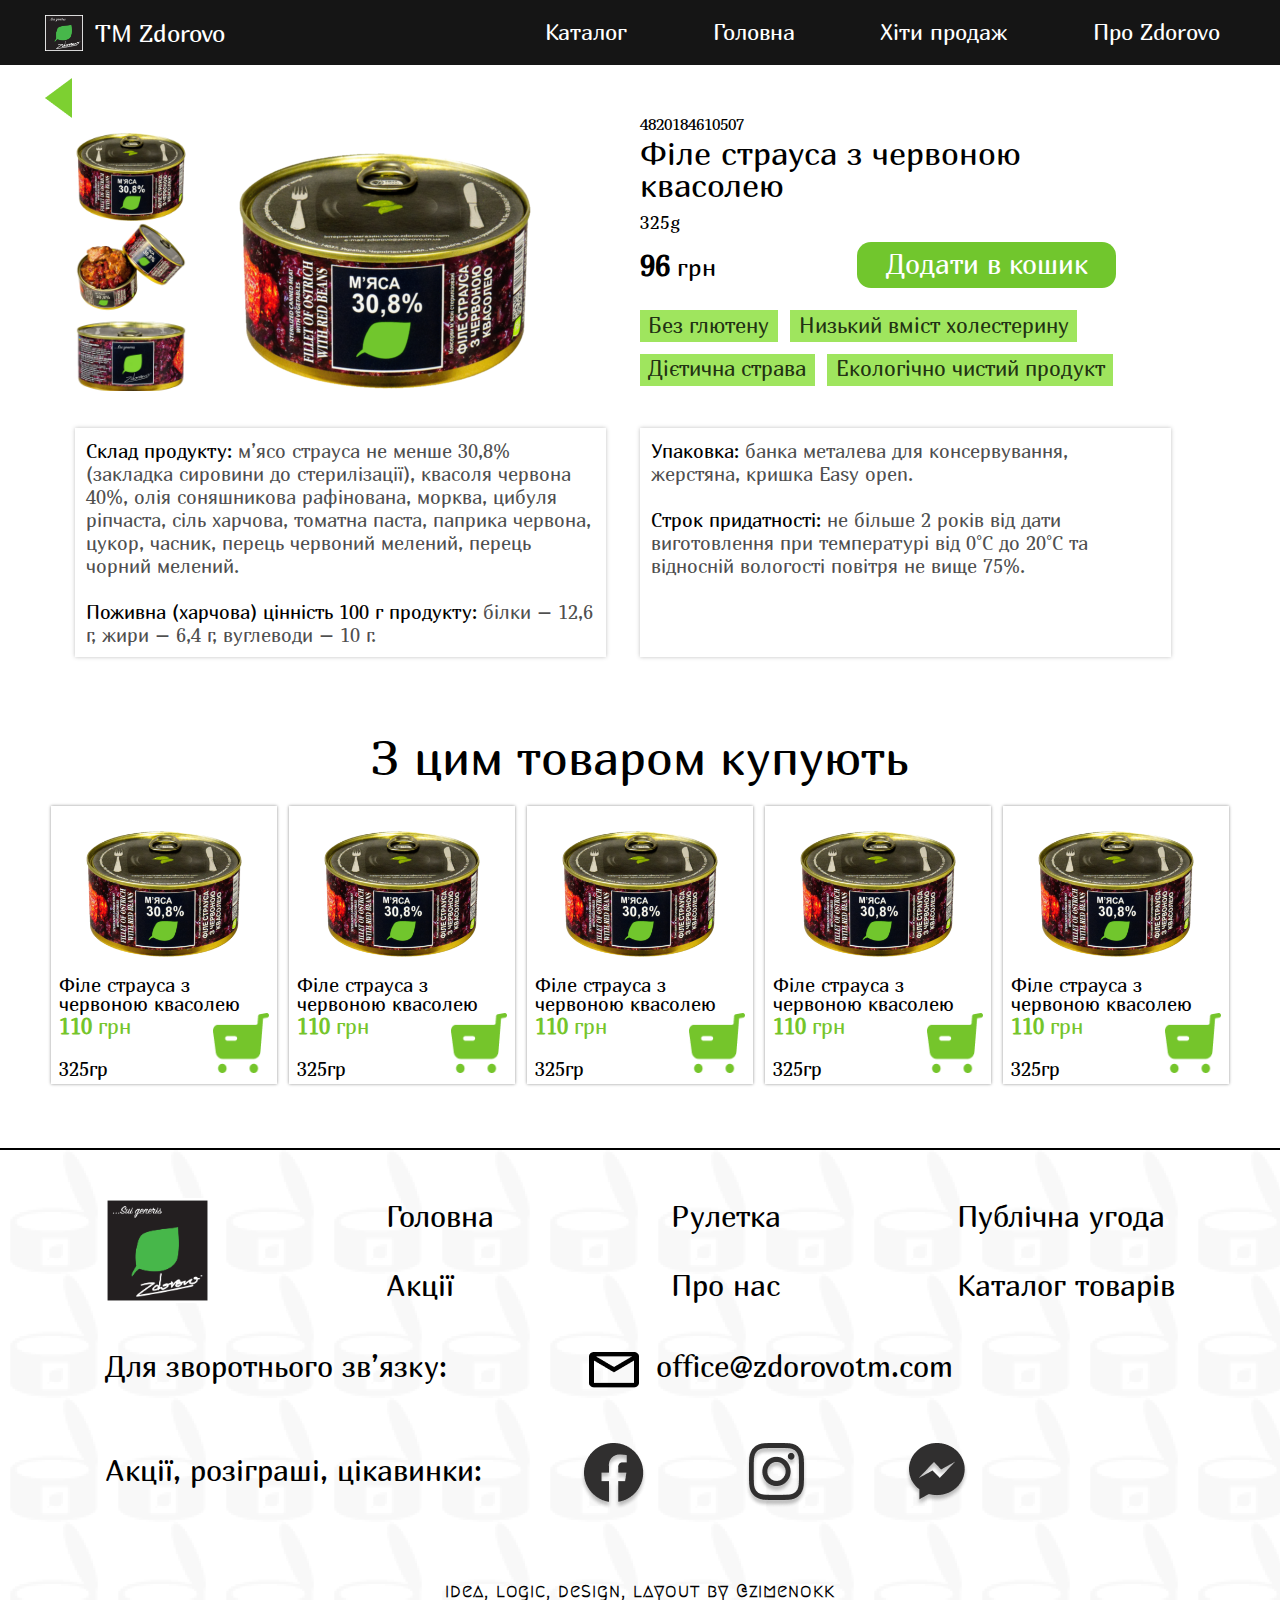
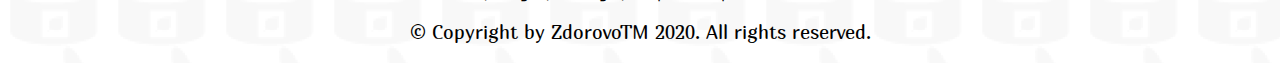
==== site/index_item.html @ b1e26927 "sto proc bude robutu" ====
<!DOCTYPE html>
<html lang="en">

<head>
    <meta charset="UTF-8">
    <meta name="viewport" content="width=device-width, initial-scale=1.0">
    <title>Zdorovo | Товар</title>
    <link href="https://fonts.googleapis.com/css2?family=Marmelad&display=swap" rel="stylesheet">
    <link rel="preconnect" href="https://fonts.gstatic.com">
    <link href="https://fonts.googleapis.com/css2?family=Megrim&display=swap" rel="stylesheet">
    <link rel="preconnect" href="https://fonts.gstatic.com">
    <link href="https://fonts.googleapis.com/css2?family=Montserrat:wght@700&display=swap" rel="stylesheet">
    <!-- FAVICON -->
    <link rel="apple-touch-icon" sizes="57x57" href="images/favicon/apple-icon-57x57.png">
    <link rel="apple-touch-icon" sizes="60x60" href="images/favicon/apple-icon-60x60.png">
    <link rel="apple-touch-icon" sizes="72x72" href="images/favicon/apple-icon-72x72.png">
    <link rel="apple-touch-icon" sizes="76x76" href="images/favicon/apple-icon-76x76.png">
    <link rel="apple-touch-icon" sizes="114x114" href="images/favicon/apple-icon-114x114.png">
    <link rel="apple-touch-icon" sizes="120x120" href="images/favicon/apple-icon-120x120.png">
    <link rel="apple-touch-icon" sizes="144x144" href="images/favicon/apple-icon-144x144.png">
    <link rel="apple-touch-icon" sizes="152x152" href="images/favicon/apple-icon-152x152.png">
    <link rel="apple-touch-icon" sizes="180x180" href="images/favicon/apple-icon-180x180.png">
    <link rel="icon" type="image/png" sizes="192x192" href="images/favicon/android-icon-192x192.png">
    <link rel="icon" type="image/png" sizes="32x32" href="images/favicon/favicon-32x32.png">
    <link rel="icon" type="image/png" sizes="96x96" href="images/favicon/favicon-96x96.png">
    <link rel="icon" type="image/png" sizes="16x16" href="images/favicon/favicon-16x16.png">
    <link rel="manifest" href="images/favicon/manifest.json">
    <meta name="msapplication-TileColor" content="#ffffff">
    <meta name="msapp
    lication-TileImage" content="images/favicon/ms-icon-144x144.png">
    <meta name="theme-color" content="#ffffff">
    <!--CSS_________________-->
    <link rel="stylesheet" href="css/normalize.css">
    <link rel="stylesheet" href="css/header_footer.css">
    <link rel="stylesheet" href="css/slider.css">
    <link rel="stylesheet" href="css/style.css">

</head>

<body>
    <header id="header" class="header header_item">
        <div class="container">
            <div class="logo">
                <a href="index.html"><img src="images/logo.png" alt="logo"></a>
                <p>TM Zdorovo</p>
            </div>
            <div class="right_header">
                <ul class="header_list">
                    <li><a href="index_katalog.html">Каталог</a></li>
                    <li><a href="#mainSales">Головна</a></li>
                    <li><a href="#mainHits">Хіти продаж</a></li>
                    <!-- <li><a href="#mainRuller">Акції</a></li> -->
                    <li><a href="#mainAbout">Про Zdorovo</a></li>
                    <!-- <li><img src="images/search-3-48.png" alt="search"></li> -->
                </ul>
            </div>
        </div>
    </header>
    <div class="downCard">
        <div class="back">
            <div class="container">
                <a href=""><img src="images/back.png" alt=""></a>
            </div>
        </div>
        <div class="itemInfo">
            <div class="container">
                <div class="innerItemInfo">
                    <div class="leftRightItemInfo">
                        <div class="leftItemInfo">
                            <!-- <img src="images/image 10.png" alt=""> -->
                            <div class="swiper-container gallery-thumbs">
                                <div class="swiper-wrapper smallSwiper">
                                    <div class="swiper-slide"><img src="images/file.png" alt=""></div>
                                    <div class="swiper-slide"><img src="images/file2.png" alt=""></div>
                                    <div class="swiper-slide"><img src="images/file3.png" alt=""></div>

                                </div>
                            </div>
                            <div class="swiper-container gallery-top">
                                <div class="swiper-wrapper bigSlider">
                                    <div class="swiper-slide"><img src="images/file.png" alt=""></div>
                                    <div class="swiper-slide"><img src="images/file2.png" alt=""></div>
                                    <div class="swiper-slide"><img src="images/file3.png" alt=""></div>

                                </div>
                                <!-- Add Arrows -->

                            </div>
                        </div>
                        <div class="rightItemInfo">
                            <p>4820184610507</p>
                            <p class="itemCardName">Філе страуса з червоною квасолею</p>
                            <p class="itemCardWeight">325g</p>
                            <div class="itemCardPriceOffer">
                                <p class="itemCardPrice"><span> 96</span> грн</p>
                                <p class="itemCardOffer">Додати в кошик</p>
                            </div>
                            <div class="itemFeatures">
                                <p class="features">Без глютену</p>
                                <p class="features">Низький вміст холестерину</p>
                                <p class="features">Дієтична страва</p>
                                <p class="features">Екологічно чистий продукт</p>
                            </div>
                        </div>
                    </div>

                    <div class="itemDescription">
                        <div class="description1"><span> Склад продукту:</span> м’ясо страуса не менше 30,8% (закладка сировини до стерилізації), квасоля червона 40%, олія соняшникова рафінована, морква, цибуля ріпчаста, сіль харчова, томатна паста, паприка червона, цукор, часник,
                            перець червоний мелений, перець чорний мелений. <br> <br><span> Поживна (харчова) цінність 100 г продукту:</span> білки – 12,6 г, жири – 6,4 г, вуглеводи – 10 г.</div>
                        <div class="description2"> <span> Упаковка:</span> банка металева для консервування, жерстяна, кришка Easy open. <br> <br> <span> Строк придатності:</span> не більше 2 років від дати виготовлення при температурі від 0°C до 20°C та відносній вологості повітря
                            не вище 75%.
                        </div>
                    </div>
                </div>
            </div>
        </div>
        <div class="alsoItems">
            <h2>З цим товаром купують</h2>
            <div class="container">
                <div class="item itemCard">
                    <div class="itemPh itemPhCard "><img src="images/file.png" alt="Смаколик"></div>
                    <!-- 1 -->
                    <p class="itemName itemNameCard">Філе страуса з червоною квасолею </p>
                    <div class="downItem downItemCard">
                        <div class="leftDownItem leftDownItemCard">
                            <div class="allPrices allPricesCard">
                                <!-- <p class="prevPrice">130 грн </p>
                            <p class="actPrice"><span> 110 </span>грн</p> -->
                                <p class="itemPrice itemPriceCard"><span> 110 </span>грн</p>
                            </div>
                            <p class="weight weightCard">325гр</p>
                        </div>
                        <a href="#"><img src="images/Buy.png" alt="buy"></a>
                    </div>
                </div>
                <div class="item itemCard">
                    <div class="itemPh itemPhCard "><img src="images/file.png" alt="Смаколик"></div>
                    <!-- 1 -->
                    <p class="itemName itemNameCard">Філе страуса з червоною квасолею </p>
                    <div class="downItem downItemCard">
                        <div class="leftDownItem leftDownItemCard">
                            <div class="allPrices allPricesCard">
                                <!-- <p class="prevPrice">130 грн </p>
                            <p class="actPrice"><span> 110 </span>грн</p> -->
                                <p class="itemPrice itemPriceCard"><span> 110 </span>грн</p>
                            </div>
                            <p class="weight weightCard">325гр</p>
                        </div>
                        <a href="#"><img src="images/Buy.png" alt="buy"></a>
                    </div>
                </div>
                <div class="item itemCard">
                    <div class="itemPh itemPhCard "><img src="images/file.png" alt="Смаколик"></div>
                    <!-- 1 -->
                    <p class="itemName itemNameCard">Філе страуса з червоною квасолею </p>
                    <div class="downItem downItemCard">
                        <div class="leftDownItem leftDownItemCard">
                            <div class="allPrices allPricesCard">
                                <!-- <p class="prevPrice">130 грн </p>
                            <p class="actPrice"><span> 110 </span>грн</p> -->
                                <p class="itemPrice itemPriceCard"><span> 110 </span>грн</p>
                            </div>
                            <p class="weight weightCard">325гр</p>
                        </div>
                        <a href="#"><img src="images/Buy.png" alt="buy"></a>
                    </div>
                </div>
                <div class="item itemCard">
                    <div class="itemPh itemPhCard "><img src="images/file.png" alt="Смаколик"></div>
                    <!-- 1 -->
                    <p class="itemName itemNameCard">Філе страуса з червоною квасолею </p>
                    <div class="downItem downItemCard">
                        <div class="leftDownItem leftDownItemCard">
                            <div class="allPrices allPricesCard">
                                <!-- <p class="prevPrice">130 грн </p>
                            <p class="actPrice"><span> 110 </span>грн</p> -->
                                <p class="itemPrice itemPriceCard"><span> 110 </span>грн</p>
                            </div>
                            <p class="weight weightCard">325гр</p>
                        </div>
                        <a href="#"><img src="images/Buy.png" alt="buy"></a>
                    </div>
                </div>
                <div class="item itemCard">
                    <div class="itemPh itemPhCard "><img src="images/file.png" alt="Смаколик"></div>
                    <!-- 1 -->
                    <p class="itemName itemNameCard">Філе страуса з червоною квасолею </p>
                    <div class="downItem downItemCard">
                        <div class="leftDownItem leftDownItemCard">
                            <div class="allPrices allPricesCard">
                                <!-- <p class="prevPrice">130 грн </p>
                            <p class="actPrice"><span> 110 </span>грн</p> -->
                                <p class="itemPrice itemPriceCard"><span> 110 </span>грн</p>
                            </div>
                            <p class="weight weightCard">325гр</p>
                        </div>
                        <a href="#"><img src="images/Buy.png" alt="buy"></a>
                    </div>
                </div>
            </div>

        </div>
    </div>
    </div>
    <footer class="footer ">
        <div class="container ">
            <div class="innerFooter ">
                <div class="upFooter ">
                    <img src="images/logo.png " alt="лого">
                    <div>
                        <a href=" # ">
                            <p>Головна</p>
                        </a>
                        <a href=" # ">
                            <p>Акції</p>
                        </a>
                    </div>
                    <div>
                        <a href=" # ">
                            <p>Рулетка</p>
                        </a>
                        <a href=" # ">
                            <p>Про нас</p>
                        </a>
                    </div>
                    <div>
                        <a href=" # ">
                            <p>Публічна угода</p>
                        </a>
                        <a href=" # ">
                            <p>Каталог товарів </p>
                        </a>
                    </div>
                </div>
                <div class="middleFooter ">
                    <div class="textFoot ">
                        <p>Для зворотнього зв’язку:</p>
                        <p>Акції, розіграші, цікавинки:</p>
                    </div>
                    <div class="centrMiddleFooter ">
                        <div class="upMiddleFoot ">
                            <a href=" # " target="blank "><img src="images/mail.png " alt=""></a>
                            <a href=" # " target="blank ">
                                <p>office@zdorovotm.com</p>
                            </a>
                        </div>
                        <div class="downmiddleDiv ">
                            <a target="blank " href="https://www.facebook.com/zdorovotm/ "><img src="images/facebook.png " alt=" "></a>
                            <a target="blank " href="https://www.instagram.com/zdorovotm/ "><img src="images/instagram.png " alt=" "></a>
                            <a target="blank " href="https://www.facebook.com/messages/t/zdorovotm "><img src="images/messenger.png " alt=" "></a>
                        </div>
                    </div>
                </div>
                <div class="downFooter ">
                    <p>idea, logic, design, layout by @zimenokk </p>
                    <p>© Copyright by ZdorovoTM 2020. All rights reserved.</p>
                </div>
            </div>
        </div>
    </footer>
    <!-- ПЕРШИЙ СЛАЙДЕР -->
    <script src="js/slider_min.js"></script>
    <script>
        var galleryThumbs = new Swiper('.gallery-thumbs', {
            direction: 'vertical',
            spaceBetween: 0,
            slidesPerView: 3,
            draggable: true,
            // grabCursor: false,
            // noSwiping: true,
            // noSwipingSelector: '.swiper-slide',
            // noSwipingClass: 'smallSwiper',
        });
        var galleryTop = new Swiper('.gallery-top', {
            slidesPerView: 1,
            direction: 'horizontal',
            spaceBetween: 0,

            thumbs: {
                swiper: galleryThumbs
            }
        });
    </script>
    <!-- <script src="js/slider_item.js"></script> -->
</body>

</html>
---- site/css/header_footer.css ----
/* HEADER___________________________________________________ */

header {
    width: 100%;
    background-color: rgb(21, 21, 21);
    height: 65px;
    display: flex;
    align-items: center;
    position: fixed;
    z-index: 100;
}

header .container {
    display: flex;
    color: white;
    justify-content: space-between;
    align-items: center;
}

.header img {
    width: 38px;
    height: 36px;
}

.logo {
    display: flex;
    color: white;
    justify-content: space-between;
    max-width: 180px;
    width: 100%;
    font-size: 1.5rem;
    align-items: center;
}

.logo img {
    display: block;
}

.right_header {
    max-width: 705px;
    width: 100%;
    align-items: center;
}

.right_header ul {
    display: flex;
    list-style: none;
    justify-content: space-between;
}


/* .right_header a:hover {
    text-decoration: underline white;
} */

.header_list {
    justify-content: space-between;
    width: 100%;
    align-items: center;
}

.header_list a {
    color: white;
    padding: 5px 15px;
}

.right_header img {
    width: 30px;
    height: 30px;
}


/* Animation_______________________________ */

ul li a {
    position: relative;
    display: block;
    color: #000;
    text-decoration: none;
    z-index: 1000;
    transition: 1s;
    overflow: hidden;
    -webkit-transition: 1s;
    -moz-transition: 1s;
    -ms-transition: 1s;
    -o-transition: 1s;
}

ul li a::before {
    content: '';
    position: absolute;
    top: calc(50% - 2px);
    left: -100%;
    width: 100%;
    height: 4px;
    background: #fff;
    transition: 0.7s;
    z-index: -1;
    color: black;
    -webkit-transition: 0.7s;
    -moz-transition: 0.7s;
    -ms-transition: 0.7s;
    -o-transition: 0.7s;
}

ul li a:hover {
    color: black;
}

ul li a:hover::before {
    animation: animate .3s linear forwards;
    -webkit-animation: animate .3s linear forwards;
}

@keyframes animate {
    0% {
        top: calc(50% - 2px);
        left: -100%;
        height: 4px;
    }
    50% {
        top: calc(50% - 2px);
        left: 0;
        height: 4px;
    }
    100% {
        top: 0;
        left: 0;
        height: 100%;
    }
}


/* Animation_______________________________ */


/* FOOTER______________________________________________________________ */

footer {
    border-top: 2px solid black;
    font-size: 1.8rem;
    position: relative;
}

footer::after {
    background: url("../images/cons_bg.png");
    content: "";
    display: block;
    position: absolute;
    width: 100%;
    height: 100%;
    top: 0;
    left: 0;
    opacity: .03;
    z-index: 50;
}

.innerFooter {
    display: flex;
    flex-direction: column;
    width: 90%;
    margin: 0 auto;
    z-index: 100;
}

.upFooter {
    width: 100%;
    display: flex;
    flex-direction: row;
    justify-content: space-between;
    margin: 3% 0;
    align-items: center;
}

.upFooter div {
    margin: 0 0%;
    display: flex;
    flex-direction: column;
    align-items: center;
    text-align: start;
}

.upFooter p {
    margin: 20px 0;
    width: 100%;
}

.upFooter img {
    width: 105px;
    height: 105px;
}

.upFooter a {
    width: 100%;
    text-align: left;
}

.middleFooter {
    display: flex;
    flex-direction: row;
}

.textFoot p {
    margin-bottom: 20%;
}

.upMiddleFoot {
    display: flex;
    flex-direction: row;
}

.upMiddleFoot p {
    margin: 0 6%;
}

.centrMiddleFooter {
    margin: 0 10%;
}

.downmiddleDiv {
    display: flex;
    justify-content: space-between;
    margin: 15% -9.5% 0 -2.5%;
}

.downFooter {
    display: flex;
    margin: 2% 0 2% 0;
    font-size: 1.2rem;
    width: 100%;
    flex-direction: column;
    text-align: center;
}

.downFooter p:first-child {
    margin-bottom: 2%;
    font-family: 'Megrim', cursive;
    font-weight: 600;
    letter-spacing: 0.05em;
}


/* .downFooter p:first-child {
   width: 70%;
   text-align: flex-end;
   display: flex;
   align-items: flex-end;
}
*/
---- site/css/slider.css ----
/**
 * Swiper 6.3.5
 * Most modern mobile touch slider and framework with hardware accelerated transitions
 * https://swiperjs.com
 *
 * Copyright 2014-2020 Vladimir Kharlampidi
 *
 * Released under the MIT License
 *
 * Released on: October 30, 2020
 */

@font-face{font-family:swiper-icons;src:url('data:application/font-woff;charset=utf-8;base64, [base64]//wADZ2x5ZgAAAywAAADMAAAD2MHtryVoZWFkAAABbAAAADAAAAA2E2+eoWhoZWEAAAGcAAAAHwAAACQC9gDzaG10eAAAAigAAAAZAAAArgJkABFsb2NhAAAC0AAAAFoAAABaFQAUGG1heHAAAAG8AAAAHwAAACAAcABAbmFtZQAAA/gAAAE5AAACXvFdBwlwb3N0AAAFNAAAAGIAAACE5s74hXjaY2BkYGAAYpf5Hu/j+W2+MnAzMYDAzaX6QjD6/4//Bxj5GA8AuRwMYGkAPywL13jaY2BkYGA88P8Agx4j+/8fQDYfA1AEBWgDAIB2BOoAeNpjYGRgYNBh4GdgYgABEMnIABJzYNADCQAACWgAsQB42mNgYfzCOIGBlYGB0YcxjYGBwR1Kf2WQZGhhYGBiYGVmgAFGBiQQkOaawtDAoMBQxXjg/wEGPcYDDA4wNUA2CCgwsAAAO4EL6gAAeNpj2M0gyAACqxgGNWBkZ2D4/wMA+xkDdgAAAHjaY2BgYGaAYBkGRgYQiAHyGMF8FgYHIM3DwMHABGQrMOgyWDLEM1T9/w8UBfEMgLzE////P/5//f/V/xv+r4eaAAeMbAxwIUYmIMHEgKYAYjUcsDAwsLKxc3BycfPw8jEQA/[base64]/uznmfPFBNODM2K7MTQ45YEAZqGP81AmGGcF3iPqOop0r1SPTaTbVkfUe4HXj97wYE+yNwWYxwWu4v1ugWHgo3S1XdZEVqWM7ET0cfnLGxWfkgR42o2PvWrDMBSFj/IHLaF0zKjRgdiVMwScNRAoWUoH78Y2icB/yIY09An6AH2Bdu/UB+yxopYshQiEvnvu0dURgDt8QeC8PDw7Fpji3fEA4z/PEJ6YOB5hKh4dj3EvXhxPqH/SKUY3rJ7srZ4FZnh1PMAtPhwP6fl2PMJMPDgeQ4rY8YT6Gzao0eAEA409DuggmTnFnOcSCiEiLMgxCiTI6Cq5DZUd3Qmp10vO0LaLTd2cjN4fOumlc7lUYbSQcZFkutRG7g6JKZKy0RmdLY680CDnEJ+UMkpFFe1RN7nxdVpXrC4aTtnaurOnYercZg2YVmLN/d/gczfEimrE/fs/bOuq29Zmn8tloORaXgZgGa78yO9/cnXm2BpaGvq25Dv9S4E9+5SIc9PqupJKhYFSSl47+Qcr1mYNAAAAeNptw0cKwkAAAMDZJA8Q7OUJvkLsPfZ6zFVERPy8qHh2YER+3i/BP83vIBLLySsoKimrqKqpa2hp6+jq6RsYGhmbmJqZSy0sraxtbO3sHRydnEMU4uR6yx7JJXveP7WrDycAAAAAAAH//wACeNpjYGRgYOABYhkgZgJCZgZNBkYGLQZtIJsFLMYAAAw3ALgAeNolizEKgDAQBCchRbC2sFER0YD6qVQiBCv/H9ezGI6Z5XBAw8CBK/m5iQQVauVbXLnOrMZv2oLdKFa8Pjuru2hJzGabmOSLzNMzvutpB3N42mNgZGBg4GKQYzBhYMxJLMlj4GBgAYow/P/PAJJhLM6sSoWKfWCAAwDAjgbRAAB42mNgYGBkAIIbCZo5IPrmUn0hGA0AO8EFTQAA') format('woff');font-weight:400;font-style:normal}:root{--swiper-theme-color:#007aff}.swiper-container{margin-left:auto;margin-right:auto;position:relative;overflow:hidden;list-style:none;padding:0;z-index:1}.swiper-container-vertical>.swiper-wrapper{flex-direction:column}.swiper-wrapper{position:relative;width:100%;height:100%;z-index:1;display:flex;transition-property:transform;box-sizing:content-box}.swiper-container-android .swiper-slide,.swiper-wrapper{transform:translate3d(0px,0,0)}.swiper-container-multirow>.swiper-wrapper{flex-wrap:wrap}.swiper-container-multirow-column>.swiper-wrapper{flex-wrap:wrap;flex-direction:column}.swiper-container-free-mode>.swiper-wrapper{transition-timing-function:ease-out;margin:0 auto}.swiper-slide{flex-shrink:0;width:100%;height:100%;position:relative;transition-property:transform}.swiper-slide-invisible-blank{visibility:hidden}.swiper-container-autoheight,.swiper-container-autoheight .swiper-slide{height:auto}.swiper-container-autoheight .swiper-wrapper{align-items:flex-start;transition-property:transform,height}.swiper-container-3d{perspective:1200px}.swiper-container-3d .swiper-cube-shadow,.swiper-container-3d .swiper-slide,.swiper-container-3d .swiper-slide-shadow-bottom,.swiper-container-3d .swiper-slide-shadow-left,.swiper-container-3d .swiper-slide-shadow-right,.swiper-container-3d .swiper-slide-shadow-top,.swiper-container-3d .swiper-wrapper{transform-style:preserve-3d}.swiper-container-3d .swiper-slide-shadow-bottom,.swiper-container-3d .swiper-slide-shadow-left,.swiper-container-3d .swiper-slide-shadow-right,.swiper-container-3d .swiper-slide-shadow-top{position:absolute;left:0;top:0;width:100%;height:100%;pointer-events:none;z-index:10}.swiper-container-3d .swiper-slide-shadow-left{background-image:linear-gradient(to left,rgba(0,0,0,.5),rgba(0,0,0,0))}.swiper-container-3d .swiper-slide-shadow-right{background-image:linear-gradient(to right,rgba(0,0,0,.5),rgba(0,0,0,0))}.swiper-container-3d .swiper-slide-shadow-top{background-image:linear-gradient(to top,rgba(0,0,0,.5),rgba(0,0,0,0))}.swiper-container-3d .swiper-slide-shadow-bottom{background-image:linear-gradient(to bottom,rgba(0,0,0,.5),rgba(0,0,0,0))}.swiper-container-css-mode>.swiper-wrapper{overflow:auto;scrollbar-width:none;-ms-overflow-style:none}.swiper-container-css-mode>.swiper-wrapper::-webkit-scrollbar{display:none}.swiper-container-css-mode>.swiper-wrapper>.swiper-slide{scroll-snap-align:start start}.swiper-container-horizontal.swiper-container-css-mode>.swiper-wrapper{scroll-snap-type:x mandatory}.swiper-container-vertical.swiper-container-css-mode>.swiper-wrapper{scroll-snap-type:y mandatory}:root{--swiper-navigation-size:44px}.swiper-button-next,.swiper-button-prev{position:absolute;top:50%;width:calc(var(--swiper-navigation-size)/ 44 * 27);height:var(--swiper-navigation-size);margin-top:calc(-1 * var(--swiper-navigation-size)/ 2);z-index:10;cursor:pointer;display:flex;align-items:center;justify-content:center;color:var(--swiper-navigation-color,var(--swiper-theme-color))}.swiper-button-next.swiper-button-disabled,.swiper-button-prev.swiper-button-disabled{opacity:.35;cursor:auto;pointer-events:none}.swiper-button-next:after,.swiper-button-prev:after{font-family:swiper-icons;font-size:var(--swiper-navigation-size);text-transform:none!important;letter-spacing:0;text-transform:none;font-variant:initial;line-height:1}.swiper-button-prev,.swiper-container-rtl .swiper-button-next{left:10px;right:auto}.swiper-button-prev:after,.swiper-container-rtl .swiper-button-next:after{content:'prev'}.swiper-button-next,.swiper-container-rtl .swiper-button-prev{right:10px;left:auto}.swiper-button-next:after,.swiper-container-rtl .swiper-button-prev:after{content:'next'}.swiper-button-next.swiper-button-white,.swiper-button-prev.swiper-button-white{--swiper-navigation-color:#ffffff}.swiper-button-next.swiper-button-black,.swiper-button-prev.swiper-button-black{--swiper-navigation-color:#000000}.swiper-button-lock{display:none}.swiper-pagination{position:absolute;text-align:center;transition:.3s opacity;transform:translate3d(0,0,0);z-index:10}.swiper-pagination.swiper-pagination-hidden{opacity:0}.swiper-container-horizontal>.swiper-pagination-bullets,.swiper-pagination-custom,.swiper-pagination-fraction{bottom:10px;left:0;width:100%}.swiper-pagination-bullets-dynamic{overflow:hidden;font-size:0}.swiper-pagination-bullets-dynamic .swiper-pagination-bullet{transform:scale(.33);position:relative}.swiper-pagination-bullets-dynamic .swiper-pagination-bullet-active{transform:scale(1)}.swiper-pagination-bullets-dynamic .swiper-pagination-bullet-active-main{transform:scale(1)}.swiper-pagination-bullets-dynamic .swiper-pagination-bullet-active-prev{transform:scale(.66)}.swiper-pagination-bullets-dynamic .swiper-pagination-bullet-active-prev-prev{transform:scale(.33)}.swiper-pagination-bullets-dynamic .swiper-pagination-bullet-active-next{transform:scale(.66)}.swiper-pagination-bullets-dynamic .swiper-pagination-bullet-active-next-next{transform:scale(.33)}.swiper-pagination-bullet{width:8px;height:8px;display:inline-block;border-radius:100%;background:#000;opacity:.2}button.swiper-pagination-bullet{border:none;margin:0;padding:0;box-shadow:none;-webkit-appearance:none;-moz-appearance:none;appearance:none}.swiper-pagination-clickable .swiper-pagination-bullet{cursor:pointer}.swiper-pagination-bullet-active{opacity:1;background:var(--swiper-pagination-color,var(--swiper-theme-color))}.swiper-container-vertical>.swiper-pagination-bullets{right:10px;top:50%;transform:translate3d(0px,-50%,0)}.swiper-container-vertical>.swiper-pagination-bullets .swiper-pagination-bullet{margin:6px 0;display:block}.swiper-container-vertical>.swiper-pagination-bullets.swiper-pagination-bullets-dynamic{top:50%;transform:translateY(-50%);width:8px}.swiper-container-vertical>.swiper-pagination-bullets.swiper-pagination-bullets-dynamic .swiper-pagination-bullet{display:inline-block;transition:.2s transform,.2s top}.swiper-container-horizontal>.swiper-pagination-bullets .swiper-pagination-bullet{margin:0 4px}.swiper-container-horizontal>.swiper-pagination-bullets.swiper-pagination-bullets-dynamic{left:50%;transform:translateX(-50%);white-space:nowrap}.swiper-container-horizontal>.swiper-pagination-bullets.swiper-pagination-bullets-dynamic .swiper-pagination-bullet{transition:.2s transform,.2s left}.swiper-container-horizontal.swiper-container-rtl>.swiper-pagination-bullets-dynamic .swiper-pagination-bullet{transition:.2s transform,.2s right}.swiper-pagination-progressbar{background:rgba(0,0,0,.25);position:absolute}.swiper-pagination-progressbar .swiper-pagination-progressbar-fill{background:var(--swiper-pagination-color,var(--swiper-theme-color));position:absolute;left:0;top:0;width:100%;height:100%;transform:scale(0);transform-origin:left top}.swiper-container-rtl .swiper-pagination-progressbar .swiper-pagination-progressbar-fill{transform-origin:right top}.swiper-container-horizontal>.swiper-pagination-progressbar,.swiper-container-vertical>.swiper-pagination-progressbar.swiper-pagination-progressbar-opposite{width:100%;height:4px;left:0;top:0}.swiper-container-horizontal>.swiper-pagination-progressbar.swiper-pagination-progressbar-opposite,.swiper-container-vertical>.swiper-pagination-progressbar{width:4px;height:100%;left:0;top:0}.swiper-pagination-white{--swiper-pagination-color:#ffffff}.swiper-pagination-black{--swiper-pagination-color:#000000}.swiper-pagination-lock{display:none}.swiper-scrollbar{border-radius:10px;position:relative;-ms-touch-action:none;background:rgba(0,0,0,.1)}.swiper-container-horizontal>.swiper-scrollbar{position:absolute;left:1%;bottom:3px;z-index:50;height:5px;width:98%}.swiper-container-vertical>.swiper-scrollbar{position:absolute;right:3px;top:1%;z-index:50;width:5px;height:98%}.swiper-scrollbar-drag{height:100%;width:100%;position:relative;background:rgba(0,0,0,.5);border-radius:10px;left:0;top:0}.swiper-scrollbar-cursor-drag{cursor:move}.swiper-scrollbar-lock{display:none}.swiper-zoom-container{width:100%;height:100%;display:flex;justify-content:center;align-items:center;text-align:center}.swiper-zoom-container>canvas,.swiper-zoom-container>img,.swiper-zoom-container>svg{max-width:100%;max-height:100%;object-fit:contain}.swiper-slide-zoomed{cursor:move}.swiper-lazy-preloader{width:42px;height:42px;position:absolute;left:50%;top:50%;margin-left:-21px;margin-top:-21px;z-index:10;transform-origin:50%;animation:swiper-preloader-spin 1s infinite linear;box-sizing:border-box;border:4px solid var(--swiper-preloader-color,var(--swiper-theme-color));border-radius:50%;border-top-color:transparent}.swiper-lazy-preloader-white{--swiper-preloader-color:#fff}.swiper-lazy-preloader-black{--swiper-preloader-color:#000}@keyframes swiper-preloader-spin{100%{transform:rotate(360deg)}}.swiper-container .swiper-notification{position:absolute;left:0;top:0;pointer-events:none;opacity:0;z-index:-1000}.swiper-container-fade.swiper-container-free-mode .swiper-slide{transition-timing-function:ease-out}.swiper-container-fade .swiper-slide{pointer-events:none;transition-property:opacity}.swiper-container-fade .swiper-slide .swiper-slide{pointer-events:none}.swiper-container-fade .swiper-slide-active,.swiper-container-fade .swiper-slide-active .swiper-slide-active{pointer-events:auto}.swiper-container-cube{overflow:visible}.swiper-container-cube .swiper-slide{pointer-events:none;-webkit-backface-visibility:hidden;backface-visibility:hidden;z-index:1;visibility:hidden;transform-origin:0 0;width:100%;height:100%}.swiper-container-cube .swiper-slide .swiper-slide{pointer-events:none}.swiper-container-cube.swiper-container-rtl .swiper-slide{transform-origin:100% 0}.swiper-container-cube .swiper-slide-active,.swiper-container-cube .swiper-slide-active .swiper-slide-active{pointer-events:auto}.swiper-container-cube .swiper-slide-active,.swiper-container-cube .swiper-slide-next,.swiper-container-cube .swiper-slide-next+.swiper-slide,.swiper-container-cube .swiper-slide-prev{pointer-events:auto;visibility:visible}.swiper-container-cube .swiper-slide-shadow-bottom,.swiper-container-cube .swiper-slide-shadow-left,.swiper-container-cube .swiper-slide-shadow-right,.swiper-container-cube .swiper-slide-shadow-top{z-index:0;-webkit-backface-visibility:hidden;backface-visibility:hidden}.swiper-container-cube .swiper-cube-shadow{position:absolute;left:0;bottom:0px;width:100%;height:100%;background:#000;opacity:.6;-webkit-filter:blur(50px);filter:blur(50px);z-index:0}.swiper-container-flip{overflow:visible}.swiper-container-flip .swiper-slide{pointer-events:none;-webkit-backface-visibility:hidden;backface-visibility:hidden;z-index:1}.swiper-container-flip .swiper-slide .swiper-slide{pointer-events:none}.swiper-container-flip .swiper-slide-active,.swiper-container-flip .swiper-slide-active .swiper-slide-active{pointer-events:auto}.swiper-container-flip .swiper-slide-shadow-bottom,.swiper-container-flip .swiper-slide-shadow-left,.swiper-container-flip .swiper-slide-shadow-right,.swiper-container-flip .swiper-slide-shadow-top{z-index:0;-webkit-backface-visibility:hidden;backface-visibility:hidden}
---- site/css/style.css ----
body {
     font-size: 1.4rem;
     font-family: marmelad;
     max-width: 100vw;
     overflow-x: hidden;
 }
 
 ::selection {
     background: #75C52B;
     color: #fff;
 }
 
 ::-moz-selection {
     background: #ccc;
 }
 
 ::-webkit-selection {
     background: #75C52B;
     color: #fff;
 }
 
 .container {
     max-width: 1190px;
     width: 100%;
     margin: 0 auto;
     display: flex;
     align-items: center;
 }
 
 body a {
     text-decoration: none;
     color: black;
 }
 
 h2 {
     margin-top: 5%;
     font-size: 3rem;
     text-align: center;
     width: 100%;
 }
 /* SCROLL________________________ */
 
 ::-webkit-scrollbar {
     width: 10px;
     /* ширина для вертикального скролла */
     height: 0px;
     /* высота для горизонтального скролла */
     background-color: #212121;
 }
 /* ползунок скроллбара */
 
 ::-webkit-scrollbar-thumb {
     background-color: rgb(255, 246, 246);
     border-radius: 0;
     box-shadow: inset 1px 1px 10px #ffffff;
     -webkit-border-radius: 0;
     -moz-border-radius: 0;
     -ms-border-radius: 0;
     -o-border-radius: 0;
 }
 /* SCROLL________________________ */
 /* __________________________________________________________________________________
                             
                                LANDING PAGE
 ___________________________________________________________________________________*/
 /* PREVIEW______________________________________________ */
 
 .preview {
     background: url("../images/фонФинал 2.jpg") no-repeat center;
     height: 95vh;
     /*max-width: 1920px;
     */
     background-size: cover;
     color: white;
     display: flex;
     filter: saturate( 120%);
     -webkit-filter: saturate( 120%);
     padding-top: 65px;
 }
 
 .inner {
     margin-left: 2%;
 }
 
 .preview h1 {
     font-size: 3.5rem;
 }
 
 .preview h2 {
     max-width: 572px;
     font-size: 1.5rem;
     line-height: 1.3;
     margin: 5% 0;
     text-align: left;
 }
 
 .goCat {
     color: white;
 }
 
 .preview p {
     display: inline-block;
     border: 1px solid white;
     padding: 3% 6%;
     border-radius: 40px;
     -webkit-border-radius: 40px;
     -moz-border-radius: 40px;
     -ms-border-radius: 40px;
     -o-border-radius: 40px;
     margin-top: 1%;
     transition: 1s;
     -webkit-transition: 1s;
     -moz-transition: 1s;
     -ms-transition: 1s;
     -o-transition: 1s;
 }
 
 .preview p:hover {
     background: white;
     opacity: 0.8;
     color: black;
     transition: .2s ease-in-out all;
     -webkit-transition: .2s ease-in-out all;
     -moz-transition: .2s ease-in-out all;
     -ms-transition: .2s ease-in-out all;
     -o-transition: .2s ease-in-out all;
 }
 
 .preview p:hover .goCat {
     color: black;
 }
 /* SALES_____________________________________ */
 
 .sales {
     margin-top: 5%;
     /* display: flex; */
     /* background-color: rgb(172, 255, 94); */
 }
 
 .sales h2 {
     margin-top: 0;
 }
 
 .sales .container {
     flex-direction: column;
 }
 
 .saleArt {
     display: flex;
     flex-direction: row;
     align-items: center;
     margin-top: 5%;
     justify-content: flex-start;
     align-items: flex-start;
     width: 100%;
     min-width: 0;
 }
 
 .innerSales {
     width: 100%;
     min-width: 0;
 }
 
 .salesIn {
     margin-top: 2%;
     width: 50%;
 }
 
 .sales img {
     width: 29%;
     margin: -2% 0 0 4%;
 }
 
 .sale1 {
     font-size: 2.1rem;
     line-height: 1.3;
     height: 90px;
     /* color: #488a4b; */
     font-family: 'Montserrat', sans-serif;
 }
 
 .sale2 {
     /* box-shadow: 0 0 3px 5px rgb(144, 144, 144); */
     font-size: 1.5rem;
     line-height: 1.2;
     height: 200px;
     display: flex;
     align-items: center;
 }
 /* HITS____________________________________________________________ */
 
 .hits {
     margin-top: 2%;
 }
 
 .hits .container {
     display: flex;
     flex-direction: column;
 }
 
 .innerHits {
     width: 85%;
     /* border: 1px solid black; */
     display: flex;
     flex-direction: row;
     flex-wrap: wrap;
 }
 /* МАРКЕР */
 /* .line {
     display: flex;
     flex-direction: row;
     width: 100%;
     justify-content: space-between;
 } */
 
 .item {
     padding: 0 1% 1.5% 1%;
     /*чекнуть это*/
     margin: 2% auto;
     width: 30%;
     box-shadow: 0 0 3px 0 rgb(144, 144, 144);
 }
 
 .itemPh {
     margin: 0 auto 2% auto;
     width: 300px;
     height: 300px;
     display: flex;
     justify-content: center;
     align-items: center;
 }
 
 .itemPh img {
     max-width: 280px;
     width: 100%;
     margin: 0 auto;
 }
 
 .itemName {
     /* margin-bottom: 7%; */
     margin-top: -5%;
     font-size: 1.8rem;
     height: 68px;
 }
 
 .prevPrice {
     color: #9B9B9B;
     font-size: 1.2rem;
     text-decoration: line-through;
 }
 
 .leftDownItem span {
     font-weight: bold;
 }
 
 .actPrice {
     /* margin-bottom: 25%; */
     font-size: 1.8rem;
     color: #FF2222;
     margin-top: 1%;
 }
 
 .itemPrice {
     color: #75C52B;
     /* margin-bottom: 25%; */
     padding-top: 18px;
     font-size: 1.8rem;
     margin-top: 1%;
 }
 
 .allPrices {
     height: 80px;
 }
 
 .weight {
     font-size: 1.2rem;
 }
 
 .downItem {
     display: flex;
     flex-direction: row;
     justify-content: space-between;
     align-items: center;
     /* margin-top: 2%; */
 }
 
 .downItem img {
     width: 63px;
     height: 66px;
     align-items: center;
 }
 /* RULLER____________________________________________________ */
 
 .innerRuller {
     display: flex;
     flex-direction: column;
 }
 
 .mainRuller {
     text-align: right;
     display: flex;
     flex-direction: row;
 }
 
 .mainRuller p {
     text-align: right;
     font-size: 2rem;
     padding-left: 5%;
     margin-top: 5%;
 }
 
 .innerRuller img {
     width: 38%;
     margin-top: -4%;
 }
 
 .act {
     font-size: 3rem;
     margin-top: 12%;
 }
 
 .prePr {
     text-align: right;
     font-size: 2rem;
     color: #068A03;
     text-decoration-line: line-through;
     -moz-text-decoration-line: line-through;
     filter: blur(1.5px);
     -webkit-filter: blur(1.5px);
     margin: -6% 0 0 0;
 }
 
 .downRul p {
     font-size: 2rem;
 }
 
 .so {
     display: flex;
     flex-direction: row;
 }
 
 .so p {
     width: 50%;
     font-size: 2.7rem;
 }
 
 .prePr1 {
     text-align: right;
     padding-right: 1%;
 }
 /* WHY__________________________________________________________________ */
 
 .why {
     background-color: #D0FFD2;
     margin-top: 4%;
 }
 
 .innerWhy {
     display: flex;
     flex-direction: column;
     width: 90%;
     margin: 0 auto;
     margin-bottom: 8%;
 }
 
 .downWhy {
     display: flex;
     flex-direction: row;
     margin-top: 5%;
 }
 
 .whyCol {
     display: flex;
     flex-direction: column;
     width: 33%;
     justify-content: space-between;
     font-size: 1.5rem;
 }
 
 .whyCol img {
     width: 90%;
     margin: 0 0 0 8%;
 }
 
 .secWhy {
     display: flex;
     align-items: flex-end;
 }
 
 .whyCol3 {
     text-align: right;
 }
 
 .lastP {
     margin-bottom: 5%;
 }
 /* PERCENT______________________________________________________________ */
 
 .percent {
     margin: 8%;
 }
 
 .innerPercent {
     width: 95%;
     margin: 0 0 0 3%;
     margin: 0 auto;
     display: flex;
     flex-direction: row;
     justify-content: space-around;
 }
 
 .innerPercent h2 {
     width: 50%;
     text-align: left;
 }
 
 .right_Percent {
     display: flex;
     align-items: center;
 }
 
 .right_Percent img {
     text-align: right;
 }
 /* ABOUT_______________________________________________ */
 
 .about {
     margin: 5% 0;
 }
 
 .innerAbout {
     background-color: rgba(246, 246, 246, 1);
     display: flex;
     flex-direction: column;
     width: 100%;
 }
 
 .upAbout {
     display: flex;
     flex-direction: row;
     justify-content: space-around;
     font-size: 2rem;
     margin-top: 4%;
 }
 
 .upAbout>p {
     border-bottom: 4px solid black;
 }
 
 .downAbout {
     display: flex;
     flex-direction: column;
     width: 80%;
     margin: 5% auto;
 }
 
 .downAbout div {
     display: flex;
     flex-direction: row;
     width: 100%;
     margin-right: -8%;
 }
 
 .downAbout p {
     width: 55%;
     font-size: 1.5rem;
 }
 
 .rowAbout {
     width: 100%;
     display: flex;
     justify-content: space-between;
     margin-bottom: 7%;
 }
 
 .downAbout span {
     font-size: 2.2rem;
     display: inline;
 }
 
 .downAbout p {
     margin-left: 4%;
 }
 
 .rowAbout1 {
     width: 100%;
     display: flex;
 }
 
 .rowAbout1 div {
     display: flex;
     justify-content: center;
 }
 
 .rowAbout1 div:first-child {
     margin-left: 2.8%;
 }
 
 .rowAbout1 p {
     width: 35%;
     padding-top: 2.5%;
 }
 
 .rightAb {
     display: flex;
     justify-content: flex-end;
 }
 
 .rowAbDown p {
     /* padding-top: 7%; */
     display: flex;
     flex-direction: column;
     justify-content: flex-end;
 }
 /* ABOUT  2___________________________________________________________________ */
 
 .mainAbout {
     margin: 5% auto;
 }
 
 .downAbout2 {
     display: flex;
     flex-direction: row;
     width: 85%;
     margin: 5% auto;
     font-size: 1.5rem;
 }
 
 .leftDownAbout2 {
     width: 80%;
     display: flex;
     flex-direction: column;
     justify-content: space-between;
     margin-top: 2%;
 }
 
 .leftDownAbout2 p {
     width: 75%;
 }
 
 .downAbout2 p {
     line-height: 1.1;
 }
 
 .rightDownAbout2 {
     width: 70%;
 }
 
 .aboutInfo p {
     padding: 4%;
     line-height: 1.1;
 }
 
 .aboutInfo {
     background-color: rgba(255, 240, 187, 1);
 }
 
 .downAbout2 p {
     font-size: 1.5rem;
 }
 
 .choose {
     border-bottom: 4px solid black;
     width: 70%;
     padding-bottom: 2%;
 }
 /* ABOUT 3_______________________________________________________________ */
 
 .about3 {
     margin: 5% 0;
     font-size: 2rem;
 }
 
 .downAbout3 {
     display: flex;
     flex-direction: row;
     width: 85%;
     margin: 7% auto -10% auto;
     font-size: 1.6rem;
 }
 
 .contacts {
     display: flex;
     flex-direction: row;
 }
 
 .footAbout {
     display: flex;
     flex-direction: row;
 }
 
 .rightDownAbout3 {
     width: 50%;
     justify-content: flex-end;
 }
 
 .downAbout3 div {
     margin-bottom: 10%;
     margin-right: 2%;
 }
 
 .leftDownAbout3 {
     margin-right: 15%;
 }
 
 .footAbout {
     display: flex;
     width: 100%;
     margin: 0 auto;
     justify-content: center;
     align-items: center;
 }
 
 .contB {
     padding: 2% 2% 2% 2%;
     margin-bottom: 2%;
     border: 1px solid white;
     border-radius: 3px;
     box-shadow: 0 0 10px rgb(182, 181, 181);
     -webkit-border-radius: 3px;
     -moz-border-radius: 3px;
     -ms-border-radius: 3px;
     -o-border-radius: 3px;
 }
 
 .contB img {
     margin-bottom: -5%;
 }
 
 .line1Footer {
     height: 9px;
     width: 38%;
     margin: 0 1% 2% -0.7%;
 }
 
 .line2Footer {
     height: 9px;
     width: 38%;
     margin: 0 -1% 2% 0.7%;
 }
 
 .contacts a {
     display: flex;
     align-items: center;
     line-height: 1.1;
     margin-left: 3%;
     /* width: 100%; */
     margin-bottom: 1%;
 }
 
 .phoneNumber a {
     display: flex;
     align-items: center;
     line-height: 1.1;
     margin-left: 3%;
     width: 100%;
     margin-bottom: 1%;
 }
 
 .phoneImage {
     height: 87px;
 }
 /* _______________________________________________________________________________________
 __________________________________________________________________________________________________
 КАТАЛОГ
 __________________________________________________________________________________________________
  */
 /* Навигация_______________________________________________ */
 
 .innerNav {
     width: 100%;
 }
 
 .nav ul {
     width: 100%;
     display: flex;
     flex-direction: row;
     justify-content: space-between;
     font-size: 1.35rem;
 }
 
 .nav li {
     margin: 15px auto;
 }
 /* Корзина___________________________________________ */
 
 .innerDownCatalog {
     width: 100%;
     display: flex;
     flex-direction: row;
     margin-bottom: 5%;
     margin-top: 3%;
 }
 
 .itemsBasket {
     background-color: #fff;
     display: flex;
     flex-direction: column;
     padding: 2%;
     margin-top: 3%;
     overflow: auto;
 }
 
 .basket {
     width: 30%;
     display: flex;
     flex-direction: column;
     background-color: #F6F6F6;
     height: 630px;
 }
 
 .innerBasket {
     width: 95%;
     margin: 0 auto;
     font-size: 1.1rem;
 }
 
 .innerBasket h2 {
     margin: 3% auto 5% auto;
 }
 
 .promocod {
     border: none;
     width: 95%;
     outline: none;
     border: 0;
     padding: 3% 2% 3% 3%;
     font-family: Marmelad;
     color: #adadad;
     font-size: 1.2rem;
 }
 
 ::-webkit-input-placeholder {
     font-size: 1.2rem;
     font-family: marmelad;
     letter-spacing: 1px;
     color: #d1d1d1;
     /* text-align: center; */
 }
 
 ::-moz-placeholder {
     font-size: 1rem;
     opacity: .5;
 }
 /* Firefox 19+ */
 
 :-moz-placeholder {
     font-size: 1rem;
     opacity: .5;
 }
 /* Firefox 18- */
 
 :-ms-input-placeholder {
     font-size: 1rem;
     opacity: .5;
 }
 
 :focus::-webkit-input-placeholder {
     color: transparent
 }
 
 :focus::-moz-placeholder {
     color: transparent
 }
 
 :focus:-moz-placeholder {
     color: transparent
 }
 
 :focus:-ms-input-placeholder {
     color: transparent
 }
 
 ::selection {
     background: #75C52B;
     color: #fff;
 }
 
 ::-moz-selection {
     background: #ccc;
 }
 
 ::-webkit-selection {
     background: #75C52B;
     color: #fff;
 }
 /* Товары в корзине_____________________ */
 
 .allItemsBasket {
     height: 415px;
     overflow: scroll;
     margin: 2% auto;
 }
 
 .upperBasketItems {
     font-size: 1.2rem;
 }
 
 .upperBasketItems>p {
     height: 45px;
     font-size: 1.3rem;
 }
 
 .downBasketItems {
     display: flex;
     flex-direction: row;
     justify-content: space-between;
     align-items: center;
     margin-top: 3%;
     font-size: 1.3rem;
 }
 
 .downBasketItems>img:nth-child(1) {
     width: 45px;
 }
 
 .downBasketItems>img:nth-child(2n) {
     height: 3px;
     width: 25px;
     border-radius: 20px;
     -webkit-border-radius: 20px;
     -moz-border-radius: 20px;
     -ms-border-radius: 20px;
     -o-border-radius: 20px;
 }
 
 .finalInfo {
     border-top: 2px solid black;
     display: flex;
     flex-direction: column;
     padding: 3% 2% 2% 2%;
 }
 
 .allPriceBasket {
     display: flex;
     flex-direction: row;
     justify-content: space-between;
     margin-bottom: 5%;
 }
 
 .finalInfo>a {
     display: flex;
     justify-content: center;
     align-items: center;
     text-align: center;
     background-color: #7fd62e;
     border: 1px solid #7fd62e;
     height: 35px;
     border-radius: 20px;
     -webkit-border-radius: 20px;
     -moz-border-radius: 20px;
     -ms-border-radius: 20px;
     -o-border-radius: 20px;
 }
 
 .finalInfo>a:hover {
     box-shadow: 0 0 10px 0 rgb(228, 228, 228);
 }
 
 .allPriceBasket span {
     font-weight: 600;
     color: #2a2a2a;
 }
 /* ПРАВЫЙ КАТАЛОГ_______________________________________ */
 
 .rightCatalog {
     width: 90%;
 }
 
 .innerCatalog {
     width: 100%;
     padding: 0 0 0 1%;
     display: flex;
     flex-wrap: wrap;
 }
 
 .itemCatalog {
     width: 22%;
     /* border: 1px solid black; */
     margin-right: 1%;
     box-shadow: 0 0 3px 0 rgb(144, 144, 144);
     padding: 0 1% 1% 1%;
     margin-bottom: 1%;
 }
 
 .itemCatalogPh {
     width: 100%;
     display: flex;
     justify-content: center;
     align-items: center;
 }
 
 .itemCatalogPh img {
     max-width: 165px;
     width: 100%;
     margin: 0 auto;
 }
 
 .downCatalogItem {
     display: flex;
     flex-direction: row;
     justify-content: space-between;
 }
 
 .downCatalogItem img {
     width: 50px;
 }
 
 .downCatalogItem a {
     display: flex;
     align-items: flex-end;
 }
 
 .middleCatalogItem {
     display: flex;
     flex-direction: row;
     align-items: flex-end;
     justify-content: space-around;
 }
 
 .itemPriceCatalog {
     padding-top: 23%;
     width: 127%;
 }
 
 .allPricesCatalog span {
     font-weight: bold;
 }
 
 .itemCatalogName {
     height: 60px;
     font-size: 1.3rem;
 }
 
 .allPricesCatalog {
     height: 58px;
     color: #75C52B;
     font-size: 1.4rem;
     margin-top: -4%;
 }
 
 .middleCatalogItem {
     width: 33%;
     margin-right: 8%;
     font-size: 1.6rem;
     display: flex;
     align-items: flex-end;
     margin-top: 2%;
     color: #272727;
 }
 
 .middleCatalogItem p:nth-child(odd) {
     font-size: 1.7rem;
     margin-bottom: -5%;
     font-weight: bold;
 }
 
 .middleCatalogItem p:nth-child(1) {
     padding-bottom: 4%;
 }
 
 .weightCat {
     font-size: 1rem;
 }
 
 .prevCatPrice {
     color: #9B9B9B;
     font-size: 1rem;
     text-decoration: line-through;
 }
 
 .actCatPrice {
     color: #FF2222;
     margin-top: 1%;
     width: 127%;
 }
 /* Адаптив(Главная страница)_____________________________________________________________________ */
 
 @media (max-width:1250px) {
     /* Первая страница */
     header .container {
         padding: 0 2%;
     }
     .inner h2 {
         font-size: 1.3rem;
     }
     .inner span {
         font-size: 3.3rem;
     }
     .inner {
         margin-left: 4%;
     }
     /* Рулетка */
     .innerRuller {
         width: 90%;
         margin: 0 auto;
     }
     /* Проценты */
     .innerPercent img {
         width: 90%;
         margin-left: 7%;
     }
     .innerPercent h2 {
         font-size: 2.5rem;
     }
     /* Хіти продаж */
     /* ЧОМУ ЗДОРОВО */
     .innerWhy {
         width: 90%;
         margin: 0 auto;
         margin-bottom: 5%;
     }
     .innerWhy p {
         font-size: 1.4rem;
     }
     .innerWhy h2 {
         font-size: 2rem;
     }
     .innerWhy img {
         width: 80%;
         margin-left: 8%;
     }
 }
 
 @media(max-width:1180px) {
     .itemPh {
         width: 230px;
         height: 245px;
     }
     .itemName {
         font-size: 1.5rem;
         height: 60px;
     }
 }
 
 @media(max-width:1030px) {
     /* Главная */
     .inner h2 {
         font-size: 1.2rem;
     }
     .inner span {
         font-size: 3rem;
     }
     .inner {
         margin-left: 4%;
     }
     /* Акции */
     .sale1 {
         font-size: 1.8rem;
         height: 80px;
     }
     .sale2 {
         font-size: 1.2rem;
         height: 150px;
     }
     .sales img {
         width: 28%;
     }
     /* Хиты продаж */
     .prevPrice {
         font-size: 1rem;
     }
     /* Проценты */
     .innerPercent>h2 {
         font-size: 1.8rem;
         width: 60%;
     }
 }
 /* Portrait tablets and medium desktops */
 /* Portrait tablets and small desktops */
 
 @media(max-width:970px) {
     /* Главная */
     .inner h2 {
         font-size: 1.1rem;
         width: 80%;
     }
     .inner span {
         font-size: 2.5rem;
     }
     .inner {
         margin-left: 4%;
     }
     /* Хиты продаж */
     .itemPh {
         width: 200px;
         height: 220px;
     }
     .itemName {
         font-size: 1.5rem;
         height: 60px;
     }
     .itemPrice {
         font-size: 1.5rem;
     }
     .actPrice {
         font-size: 1.5rem;
     }
     .allPrices {
         height: 65px;
     }
     .right_header {
         display: none !important;
     }
 }
 
 @media (max-width: 770px) {
     .sale1 {
         font-size: 1.5rem;
         height: 80px;
     }
     .sale2 {
         font-size: 1.2rem;
         height: 150px;
     }
     .sales img {
         width: 28%;
     }
     /* Хиты продаж */
     .itemPh {
         width: 170px;
         height: 170px;
     }
     .itemName {
         font-size: 1.3rem;
         height: 60px;
         margin-bottom: 2%;
     }
     .downItem {
         height: 80px;
     }
     .downItem img {
         width: 55px;
         height: 60px;
     }
     .weight {
         font-size: 1rem;
     }
     .downItem {
         height: 70px;
     }
     .allPrices {
         height: 60px;
     }
 }
 /* Landscape phones and portrait tablets */
 
 @media(max-width:680px) {
     .itemPh {
         width: 150px;
         height: 170px;
     }
     .downItem {
         height: 70px;
     }
     .header_list {
         /* display: none; */
     }
 }
 
 @media (max-width: 480px) {}
 
 @media (max-width: 650) {}
 /* _______________________________ */
 /* Карта товара */
 
 .header_item {
     position: relative;
 }
 
 .downCard {
     margin-top: 1%;
 }
 
 .innerItemInfo {
     width: 95%;
     margin: 0 auto;
 }
 
 .back {
     display: flex;
     align-items: flex-end;
     width: 100%;
 }
 
 .leftRightItemInfo {
     display: flex;
     flex-direction: row;
     margin-bottom: 3.2%;
 }
 
 .leftItemInfo {
     width: 45%;
     display: flex;
     flex-direction: row;
     height: 270px;
     min-width: 0;
 }
 
 .rightItemInfo {
     display: flex;
     flex-direction: column;
     width: 50%;
     margin-left: 5%;
 }
 
 .rightItemInfo>p:first-child {
     font-size: 1rem;
     margin-top: -1%;
 }
 
 .itemCardName {
     font-size: 2rem;
     margin-top: 1%;
     width: 70%;
     height: 65px;
     margin-bottom: 2%;
 }
 
 .itemCardWeight {
     font-size: 1.1rem;
     margin-bottom: 2%;
 }
 
 .itemCardPriceOffer {
     display: flex;
     flex-direction: row;
     margin-bottom: 3%;
     align-items: center;
     font-size: 1.5rem;
 }
 
 .itemCardPriceOffer>p:first-child span {
     font-size: 1.8rem;
     font-weight: bold;
 }
 
 .itemCardPriceOffer>p:nth-child(2n) {
     font-size: 1.7rem;
     background-color: #71C62D;
     color: white;
     padding: 1.6% 5%;
     margin-left: 25%;
     border-radius: 14px;
     -webkit-border-radius: 14px;
     -moz-border-radius: 14px;
     -ms-border-radius: 14px;
     -o-border-radius: 14px;
 }
 
 .itemFeatures {
     display: flex;
     /* flex-direction: row; */
     flex-wrap: wrap;
     /* height: 200px */
 }
 
 .itemFeatures p {
     background-color: rgba(135, 223, 54, .8);
     margin: 1% 2.2% 1% 0;
     padding: 1% 1.5%;
     font-size: 1.3rem;
     font-weight: lighter;
     color: rgba(0, 0, 0, .8);
 }
 
 .itemDescription {
     display: flex;
     flex-direction: row;
     /* justify-content: space-between; */
     color: rgba(0, 0, 0, 0.705);
     line-height: 1.2;
     margin: 0 auto;
 }
 
 .itemDescription span {
     /* font-weight: 100; */
     /* font-size: 1.3rem; */
     color: black;
 }
 
 .itemDescription div {
     width: 45%;
     box-shadow: 0px 0px 4px rgba(0, 0, 0, 0.25);
     padding: 1%;
     font-size: 1.2rem;
     margin-bottom: 1%;
 }
 
 .itemDescription>div:first-child {
     margin-right: 3%;
 }
 
 .alsoItems {
     display: flex;
     flex-direction: row;
     flex-wrap: wrap;
     margin: 0 auto;
     margin-bottom: 5%;
 }
 
 .alsoItems h2 {
     margin-bottom: 2%;
 }
 
 .itemCard {
     width: 30%;
     padding: 0 .7% .5% .7%;
     margin: 0 .5%;
 }
 
 .itemPhCard {
     width: 160px;
     height: 175px;
 }
 
 .itemNameCard {
     font-size: 1.2rem;
     height: 20px;
 }
 
 .itemPriceCard {
     font-size: 1.3rem;
     margin-top: 5%;
 }
 
 .allPricesCard {
     height: 60px;
 }
 
 .downItemCard img {
     width: 56px;
     height: 60px;
     margin-top: 30%;
 }
 /* Слайдер товар________________________ */
 
 .gallery-thumbs {
     max-width: 22%;
 }
 
 .gallery-thumbs img {
     max-width: 100%;
     margin: 0 auto;
     transition: all .2s ease;
     -webkit-transition: all .2s ease;
     -moz-transition: all .2s ease;
     -ms-transition: all .2s ease;
     -o-transition: all .2s ease;
 }
 
 .gallery-thumbs img:hover {
     max-width: 98%;
     transition: all .1s ease;
     -webkit-transition: all .1s ease;
     -moz-transition: all .1s ease;
     -ms-transition: all .1s ease;
     -o-transition: all .1s ease;
 }
 
 .swiper-slide {
     /* overflow: hidden; */
     background-size: contain;
     background-repeat: no-repeat;
 }
 /* .swiper-container {
    height: 270px;
} */
 
 .gallery-top .swiper-wrapper {
     display: flex;
     flex-direction: row;
 }
 
 .bigSlider>.swiper-slide img {
     max-width: 100%;
     height: 100%;
     margin: 0 auto;
     display: block;
     width: 300px;
     height: 300px;
 }
 /* Адаптив каталог */
 
 @media(max-width:1050px) {
     .downItem {
         /* margin-top: 10%; */
     }
 }
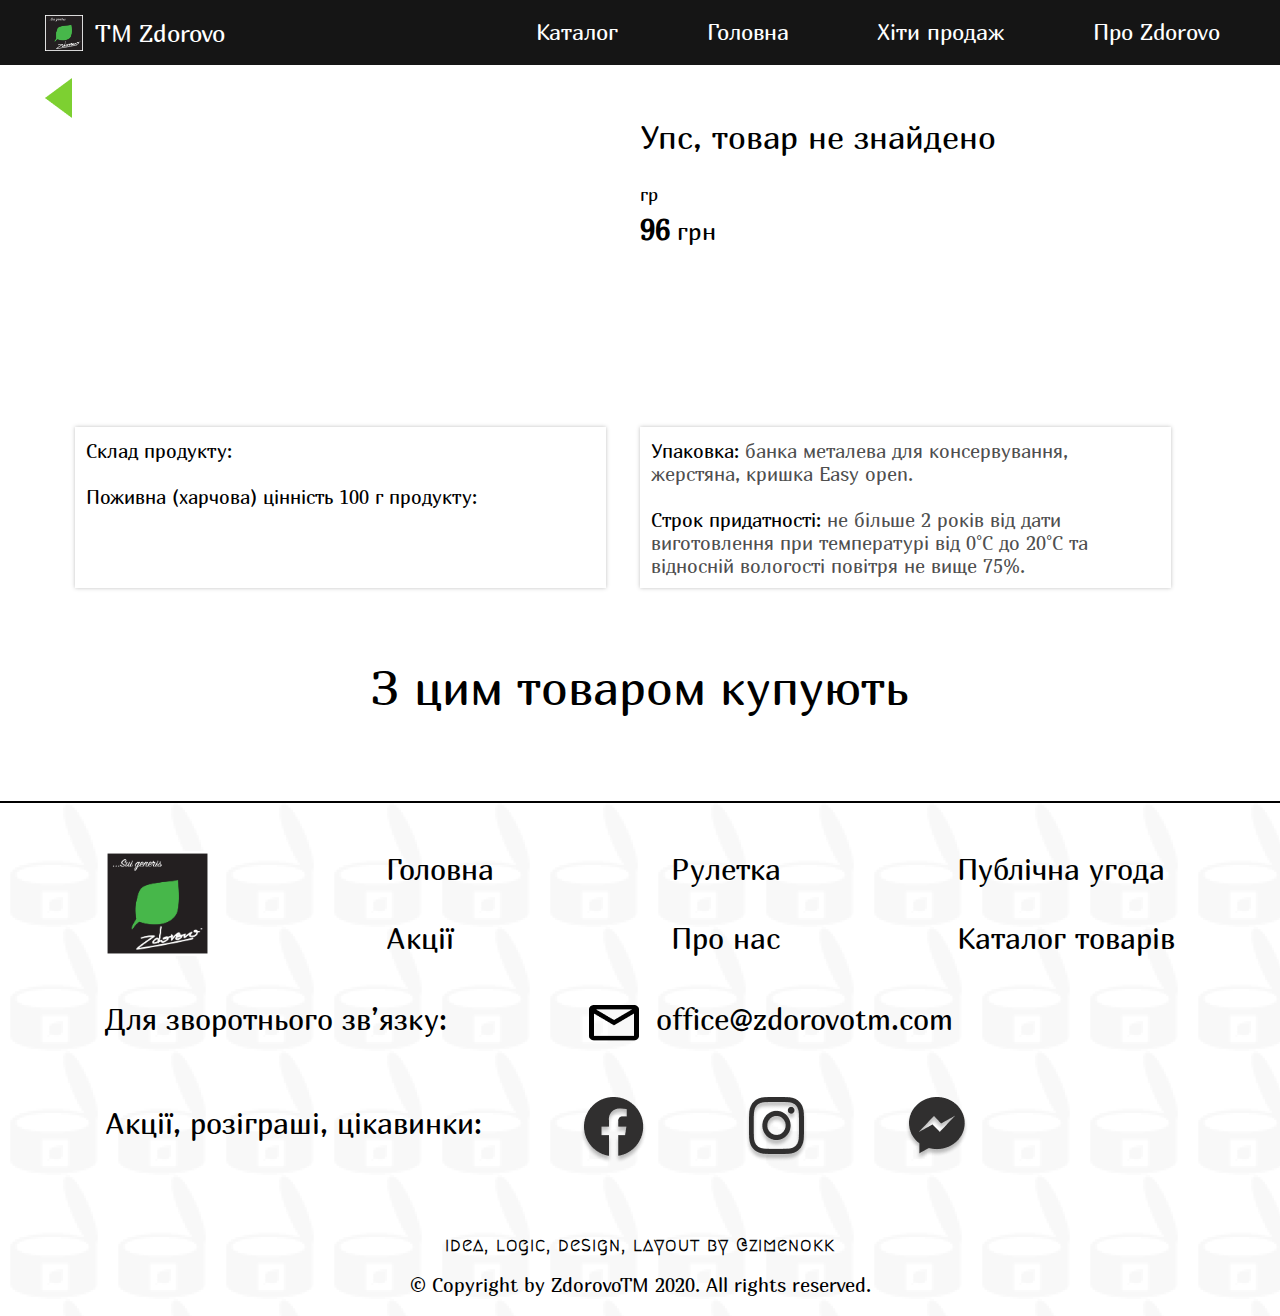
==== commit 45220107: "Final" ====
--- a/site/index_item.html
+++ b/site/index_item.html
@@ -47,10 +47,10 @@
             <div class="right_header">
                 <ul class="header_list">
                     <li><a href="index_katalog.html">Каталог</a></li>
-                    <li><a href="#mainSales">Головна</a></li>
-                    <li><a href="#mainHits">Хіти продаж</a></li>
+                    <li><a href="index.html">Головна</a></li>
+                    <li><a href="index.html">Хіти продаж</a></li>
                     <!-- <li><a href="#mainRuller">Акції</a></li> -->
-                    <li><a href="#mainAbout">Про Zdorovo</a></li>
+                    <li><a href="index.html">Про Zdorovo</a></li>
                     <!-- <li><img src="images/search-3-48.png" alt="search"></li> -->
                 </ul>
             </div>
@@ -59,7 +59,7 @@
     <div class="downCard">
         <div class="back">
             <div class="container">
-                <a href=""><img src="images/back.png" alt=""></a>
+                <a href="index_katalog.html "><img src="images/back.png" alt=""></a>
             </div>
         </div>
         <div class="itemInfo">
@@ -70,17 +70,11 @@
                             <!-- <img src="images/image 10.png" alt=""> -->
                             <div class="swiper-container gallery-thumbs">
                                 <div class="swiper-wrapper smallSwiper">
-                                    <div class="swiper-slide"><img src="images/file.png" alt=""></div>
-                                    <div class="swiper-slide"><img src="images/file2.png" alt=""></div>
-                                    <div class="swiper-slide"><img src="images/file3.png" alt=""></div>
 
                                 </div>
                             </div>
                             <div class="swiper-container gallery-top">
                                 <div class="swiper-wrapper bigSlider">
-                                    <div class="swiper-slide"><img src="images/file.png" alt=""></div>
-                                    <div class="swiper-slide"><img src="images/file2.png" alt=""></div>
-                                    <div class="swiper-slide"><img src="images/file3.png" alt=""></div>
 
                                 </div>
                                 <!-- Add Arrows -->
@@ -88,25 +82,22 @@
                             </div>
                         </div>
                         <div class="rightItemInfo">
-                            <p>4820184610507</p>
-                            <p class="itemCardName">Філе страуса з червоною квасолею</p>
-                            <p class="itemCardWeight">325g</p>
+                            <p class="itemArticle"></p>
+                            <p class="itemCardName">Упс, товар не знайдено </p>
+                            <p class="itemCardWeight"><span></span>гр</p>
                             <div class="itemCardPriceOffer">
                                 <p class="itemCardPrice"><span> 96</span> грн</p>
-                                <p class="itemCardOffer">Додати в кошик</p>
+                                <!-- <a class="clicktoBuy" href="#${item.id}">
+                                    <p class="itemCardOffer">Додати в кошик</p>
+                                </a> -->
                             </div>
                             <div class="itemFeatures">
-                                <p class="features">Без глютену</p>
-                                <p class="features">Низький вміст холестерину</p>
-                                <p class="features">Дієтична страва</p>
-                                <p class="features">Екологічно чистий продукт</p>
                             </div>
                         </div>
                     </div>
 
                     <div class="itemDescription">
-                        <div class="description1"><span> Склад продукту:</span> м’ясо страуса не менше 30,8% (закладка сировини до стерилізації), квасоля червона 40%, олія соняшникова рафінована, морква, цибуля ріпчаста, сіль харчова, томатна паста, паприка червона, цукор, часник,
-                            перець червоний мелений, перець чорний мелений. <br> <br><span> Поживна (харчова) цінність 100 г продукту:</span> білки – 12,6 г, жири – 6,4 г, вуглеводи – 10 г.</div>
+                        <div class="description1"><span> Склад продукту:</span> <span class="prodComp"></span> <br> <br><span> Поживна (харчова) цінність 100 г продукту:</span> <span class="nutrVal"> </span></div>
                         <div class="description2"> <span> Упаковка:</span> банка металева для консервування, жерстяна, кришка Easy open. <br> <br> <span> Строк придатності:</span> не більше 2 років від дати виготовлення при температурі від 0°C до 20°C та відносній вологості повітря
                             не вище 75%.
                         </div>
@@ -116,87 +107,9 @@
         </div>
         <div class="alsoItems">
             <h2>З цим товаром купують</h2>
-            <div class="container">
-                <div class="item itemCard">
-                    <div class="itemPh itemPhCard "><img src="images/file.png" alt="Смаколик"></div>
-                    <!-- 1 -->
-                    <p class="itemName itemNameCard">Філе страуса з червоною квасолею </p>
-                    <div class="downItem downItemCard">
-                        <div class="leftDownItem leftDownItemCard">
-                            <div class="allPrices allPricesCard">
-                                <!-- <p class="prevPrice">130 грн </p>
-                            <p class="actPrice"><span> 110 </span>грн</p> -->
-                                <p class="itemPrice itemPriceCard"><span> 110 </span>грн</p>
-                            </div>
-                            <p class="weight weightCard">325гр</p>
-                        </div>
-                        <a href="#"><img src="images/Buy.png" alt="buy"></a>
-                    </div>
-                </div>
-                <div class="item itemCard">
-                    <div class="itemPh itemPhCard "><img src="images/file.png" alt="Смаколик"></div>
-                    <!-- 1 -->
-                    <p class="itemName itemNameCard">Філе страуса з червоною квасолею </p>
-                    <div class="downItem downItemCard">
-                        <div class="leftDownItem leftDownItemCard">
-                            <div class="allPrices allPricesCard">
-                                <!-- <p class="prevPrice">130 грн </p>
-                            <p class="actPrice"><span> 110 </span>грн</p> -->
-                                <p class="itemPrice itemPriceCard"><span> 110 </span>грн</p>
-                            </div>
-                            <p class="weight weightCard">325гр</p>
-                        </div>
-                        <a href="#"><img src="images/Buy.png" alt="buy"></a>
-                    </div>
-                </div>
-                <div class="item itemCard">
-                    <div class="itemPh itemPhCard "><img src="images/file.png" alt="Смаколик"></div>
-                    <!-- 1 -->
-                    <p class="itemName itemNameCard">Філе страуса з червоною квасолею </p>
-                    <div class="downItem downItemCard">
-                        <div class="leftDownItem leftDownItemCard">
-                            <div class="allPrices allPricesCard">
-                                <!-- <p class="prevPrice">130 грн </p>
-                            <p class="actPrice"><span> 110 </span>грн</p> -->
-                                <p class="itemPrice itemPriceCard"><span> 110 </span>грн</p>
-                            </div>
-                            <p class="weight weightCard">325гр</p>
-                        </div>
-                        <a href="#"><img src="images/Buy.png" alt="buy"></a>
-                    </div>
-                </div>
-                <div class="item itemCard">
-                    <div class="itemPh itemPhCard "><img src="images/file.png" alt="Смаколик"></div>
-                    <!-- 1 -->
-                    <p class="itemName itemNameCard">Філе страуса з червоною квасолею </p>
-                    <div class="downItem downItemCard">
-                        <div class="leftDownItem leftDownItemCard">
-                            <div class="allPrices allPricesCard">
-                                <!-- <p class="prevPrice">130 грн </p>
-                            <p class="actPrice"><span> 110 </span>грн</p> -->
-                                <p class="itemPrice itemPriceCard"><span> 110 </span>грн</p>
-                            </div>
-                            <p class="weight weightCard">325гр</p>
-                        </div>
-                        <a href="#"><img src="images/Buy.png" alt="buy"></a>
-                    </div>
-                </div>
-                <div class="item itemCard">
-                    <div class="itemPh itemPhCard "><img src="images/file.png" alt="Смаколик"></div>
-                    <!-- 1 -->
-                    <p class="itemName itemNameCard">Філе страуса з червоною квасолею </p>
-                    <div class="downItem downItemCard">
-                        <div class="leftDownItem leftDownItemCard">
-                            <div class="allPrices allPricesCard">
-                                <!-- <p class="prevPrice">130 грн </p>
-                            <p class="actPrice"><span> 110 </span>грн</p> -->
-                                <p class="itemPrice itemPriceCard"><span> 110 </span>грн</p>
-                            </div>
-                            <p class="weight weightCard">325гр</p>
-                        </div>
-                        <a href="#"><img src="images/Buy.png" alt="buy"></a>
-                    </div>
-                </div>
+            <div id="alsoItems" class="container">
+
+
             </div>
 
         </div>
@@ -281,6 +194,9 @@
             }
         });
     </script>
+
+    <script src="js/ajaxUtils.js"></script>
+    <script src="js/displayItem.js"></script>
     <!-- <script src="js/slider_item.js"></script> -->
 </body>
 
--- a/site/css/header_footer.css
+++ b/site/css/header_footer.css
@@ -7,7 +7,7 @@
     display: flex;
     align-items: center;
     position: fixed;
-    z-index: 100;
+    z-index: 200;
 }
 
 header .container {
@@ -37,8 +37,8 @@
 }
 
 .right_header {
-    max-width: 705px;
-    width: 100%;
+    /* max-width: 705px; */
+    width: 60%;
     align-items: center;
 }
 
@@ -140,6 +140,7 @@
     border-top: 2px solid black;
     font-size: 1.8rem;
     position: relative;
+    margin-top: 5%;
 }
 
 footer::after {
@@ -246,4 +247,15 @@
    display: flex;
    align-items: flex-end;
 }
-*/+*/
+
+
+/* BURGER-HIDDEN */
+
+.menu__toggle {
+    position: absolute;
+    display: none;
+    visibility: hidden;
+    bottom: 0;
+    left: 0;
+}--- a/site/css/style.css
+++ b/site/css/style.css
@@ -1,1389 +1,1861 @@
- body {
-     font-size: 1.4rem;
-     font-family: marmelad;
-     max-width: 100vw;
-     overflow-x: hidden;
- }
- 
- ::selection {
-     background: #75C52B;
-     color: #fff;
- }
- 
- ::-moz-selection {
-     background: #ccc;
- }
- 
- ::-webkit-selection {
-     background: #75C52B;
-     color: #fff;
- }
- 
- .container {
-     max-width: 1190px;
-     width: 100%;
-     margin: 0 auto;
-     display: flex;
-     align-items: center;
- }
- 
- body a {
-     text-decoration: none;
-     color: black;
- }
- 
- h2 {
-     margin-top: 5%;
-     font-size: 3rem;
-     text-align: center;
-     width: 100%;
- }
- /* SCROLL________________________ */
- 
- ::-webkit-scrollbar {
-     width: 10px;
-     /* ширина для вертикального скролла */
-     height: 0px;
-     /* высота для горизонтального скролла */
-     background-color: #212121;
- }
- /* ползунок скроллбара */
- 
- ::-webkit-scrollbar-thumb {
-     background-color: rgb(255, 246, 246);
-     border-radius: 0;
-     box-shadow: inset 1px 1px 10px #ffffff;
-     -webkit-border-radius: 0;
-     -moz-border-radius: 0;
-     -ms-border-radius: 0;
-     -o-border-radius: 0;
- }
- /* SCROLL________________________ */
- /* __________________________________________________________________________________
+     body {
+         font-size: 1.4rem;
+         font-family: marmelad;
+         /* max-width: 100vw;
+     overflow-x: hidden; */
+     }
+     
+      ::selection {
+         background: #75C52B;
+         color: #fff;
+     }
+     
+      ::-moz-selection {
+         background: #ccc;
+     }
+     
+      ::-webkit-selection {
+         background: #75C52B;
+         color: #fff;
+     }
+     
+     .container {
+         max-width: 1190px;
+         width: 100%;
+         margin: 0 auto;
+         display: flex;
+         align-items: center;
+     }
+     
+     body a {
+         text-decoration: none;
+         color: black;
+     }
+     
+     h2 {
+         margin-top: 5%;
+         font-size: 3rem;
+         text-align: center;
+         width: 100%;
+     }
+     /* SCROLL________________________ */
+     
+      ::-webkit-scrollbar {
+         width: 10px;
+         /* ширина для вертикального скролла */
+         height: 0px;
+         /* высота для горизонтального скролла */
+         background-color: #212121;
+     }
+     /* ползунок скроллбара */
+     
+      ::-webkit-scrollbar-thumb {
+         background-color: rgb(255, 246, 246);
+         border-radius: 0;
+         box-shadow: inset 1px 1px 10px #ffffff;
+         -webkit-border-radius: 0;
+         -moz-border-radius: 0;
+         -ms-border-radius: 0;
+         -o-border-radius: 0;
+     }
+     /* SCROLL________________________ */
+     /* __________________________________________________________________________________
                              
                                 LANDING PAGE
  ___________________________________________________________________________________*/
- /* PREVIEW______________________________________________ */
- 
- .preview {
-     background: url("../images/фонФинал 2.jpg") no-repeat center;
-     height: 95vh;
-     /*max-width: 1920px;
+     /* PREVIEW______________________________________________ */
+     
+     .preview {
+         background: url("../images/фонФинал 2.jpg") no-repeat center;
+         height: 95vh;
+         /*max-width: 1920px;
      */
-     background-size: cover;
-     color: white;
-     display: flex;
-     filter: saturate( 120%);
-     -webkit-filter: saturate( 120%);
-     padding-top: 65px;
- }
- 
- .inner {
-     margin-left: 2%;
- }
- 
- .preview h1 {
-     font-size: 3.5rem;
- }
- 
- .preview h2 {
-     max-width: 572px;
-     font-size: 1.5rem;
-     line-height: 1.3;
-     margin: 5% 0;
-     text-align: left;
- }
- 
- .goCat {
-     color: white;
- }
- 
- .preview p {
-     display: inline-block;
-     border: 1px solid white;
-     padding: 3% 6%;
-     border-radius: 40px;
-     -webkit-border-radius: 40px;
-     -moz-border-radius: 40px;
-     -ms-border-radius: 40px;
-     -o-border-radius: 40px;
-     margin-top: 1%;
-     transition: 1s;
-     -webkit-transition: 1s;
-     -moz-transition: 1s;
-     -ms-transition: 1s;
-     -o-transition: 1s;
- }
- 
- .preview p:hover {
-     background: white;
-     opacity: 0.8;
-     color: black;
-     transition: .2s ease-in-out all;
-     -webkit-transition: .2s ease-in-out all;
-     -moz-transition: .2s ease-in-out all;
-     -ms-transition: .2s ease-in-out all;
-     -o-transition: .2s ease-in-out all;
- }
- 
- .preview p:hover .goCat {
-     color: black;
- }
- /* SALES_____________________________________ */
- 
- .sales {
-     margin-top: 5%;
-     /* display: flex; */
-     /* background-color: rgb(172, 255, 94); */
- }
- 
- .sales h2 {
-     margin-top: 0;
- }
- 
- .sales .container {
-     flex-direction: column;
- }
- 
- .saleArt {
-     display: flex;
-     flex-direction: row;
-     align-items: center;
-     margin-top: 5%;
-     justify-content: flex-start;
-     align-items: flex-start;
-     width: 100%;
-     min-width: 0;
- }
- 
- .innerSales {
-     width: 100%;
-     min-width: 0;
- }
- 
- .salesIn {
-     margin-top: 2%;
-     width: 50%;
- }
- 
- .sales img {
-     width: 29%;
-     margin: -2% 0 0 4%;
- }
- 
- .sale1 {
-     font-size: 2.1rem;
-     line-height: 1.3;
-     height: 90px;
-     /* color: #488a4b; */
-     font-family: 'Montserrat', sans-serif;
- }
- 
- .sale2 {
-     /* box-shadow: 0 0 3px 5px rgb(144, 144, 144); */
-     font-size: 1.5rem;
-     line-height: 1.2;
-     height: 200px;
-     display: flex;
-     align-items: center;
- }
- /* HITS____________________________________________________________ */
- 
- .hits {
-     margin-top: 2%;
- }
- 
- .hits .container {
-     display: flex;
-     flex-direction: column;
- }
- 
- .innerHits {
-     width: 85%;
-     /* border: 1px solid black; */
-     display: flex;
-     flex-direction: row;
-     flex-wrap: wrap;
- }
- /* МАРКЕР */
- /* .line {
+         background-size: cover;
+         color: white;
+         display: flex;
+         filter: saturate( 120%);
+         -webkit-filter: saturate( 120%);
+         padding-top: 65px;
+     }
+     
+     .inner {
+         margin-left: 2%;
+     }
+     
+     .preview h1 {
+         font-size: 3.5rem;
+     }
+     
+     .preview h2 {
+         max-width: 572px;
+         font-size: 1.5rem;
+         line-height: 1.3;
+         margin: 5% 0;
+         text-align: left;
+     }
+     
+     .goCat {
+         color: white;
+     }
+     
+     .preview p {
+         display: inline-block;
+         border: 1px solid white;
+         padding: 3% 6%;
+         border-radius: 40px;
+         -webkit-border-radius: 40px;
+         -moz-border-radius: 40px;
+         -ms-border-radius: 40px;
+         -o-border-radius: 40px;
+         margin-top: 1%;
+         transition: 1s;
+         -webkit-transition: 1s;
+         -moz-transition: 1s;
+         -ms-transition: 1s;
+         -o-transition: 1s;
+     }
+     
+     .preview p:hover {
+         background: white;
+         opacity: 0.8;
+         color: black;
+         transition: .2s ease-in-out all;
+         -webkit-transition: .2s ease-in-out all;
+         -moz-transition: .2s ease-in-out all;
+         -ms-transition: .2s ease-in-out all;
+         -o-transition: .2s ease-in-out all;
+     }
+     
+     .preview p:hover .goCat {
+         color: black;
+     }
+     /* SALES_____________________________________ */
+     
+     .sales {
+         margin-top: 5%;
+         /* display: flex; */
+         /* background-color: rgb(172, 255, 94); */
+     }
+     
+     .sales h2 {
+         margin-top: 0;
+     }
+     
+     .sales .container {
+         flex-direction: column;
+     }
+     
+     .saleArt {
+         display: flex;
+         flex-direction: row;
+         align-items: center;
+         margin-top: 5%;
+         justify-content: flex-start;
+         align-items: flex-start;
+         width: 100%;
+         min-width: 0;
+     }
+     
+     .innerSales {
+         width: 100%;
+         min-width: 0;
+     }
+     
+     .salesIn {
+         margin-top: 2%;
+         width: 50%;
+     }
+     
+     .sales img {
+         width: 29%;
+         margin: -2% 0 0 4%;
+     }
+     
+     .sale1 {
+         font-size: 2.1rem;
+         line-height: 1.3;
+         height: 90px;
+         /* color: #488a4b; */
+         font-family: 'Montserrat', sans-serif;
+     }
+     
+     .sale2 {
+         /* box-shadow: 0 0 3px 5px rgb(144, 144, 144); */
+         font-size: 1.5rem;
+         line-height: 1.2;
+         height: 200px;
+         display: flex;
+         align-items: center;
+     }
+     /* HITS____________________________________________________________ */
+     
+     .hits {
+         margin-top: 2%;
+     }
+     
+     .hits .container {
+         display: flex;
+         flex-direction: column;
+     }
+     
+     .innerHits {
+         width: 85%;
+         /* border: 1px solid black; */
+         display: flex;
+         flex-direction: row;
+         flex-wrap: wrap;
+     }
+     /* МАРКЕР */
+     /* .line {
      display: flex;
      flex-direction: row;
      width: 100%;
      justify-content: space-between;
  } */
- 
- .item {
-     padding: 0 1% 1.5% 1%;
-     /*чекнуть это*/
-     margin: 2% auto;
-     width: 30%;
-     box-shadow: 0 0 3px 0 rgb(144, 144, 144);
- }
- 
- .itemPh {
-     margin: 0 auto 2% auto;
-     width: 300px;
-     height: 300px;
-     display: flex;
-     justify-content: center;
-     align-items: center;
- }
- 
- .itemPh img {
-     max-width: 280px;
-     width: 100%;
-     margin: 0 auto;
- }
- 
- .itemName {
-     /* margin-bottom: 7%; */
-     margin-top: -5%;
-     font-size: 1.8rem;
-     height: 68px;
- }
- 
- .prevPrice {
-     color: #9B9B9B;
-     font-size: 1.2rem;
-     text-decoration: line-through;
- }
- 
- .leftDownItem span {
-     font-weight: bold;
- }
- 
- .actPrice {
-     /* margin-bottom: 25%; */
-     font-size: 1.8rem;
-     color: #FF2222;
-     margin-top: 1%;
- }
- 
- .itemPrice {
-     color: #75C52B;
-     /* margin-bottom: 25%; */
-     padding-top: 18px;
-     font-size: 1.8rem;
-     margin-top: 1%;
- }
- 
- .allPrices {
-     height: 80px;
- }
- 
- .weight {
-     font-size: 1.2rem;
- }
- 
- .downItem {
-     display: flex;
-     flex-direction: row;
-     justify-content: space-between;
-     align-items: center;
-     /* margin-top: 2%; */
- }
- 
- .downItem img {
-     width: 63px;
-     height: 66px;
-     align-items: center;
- }
- /* RULLER____________________________________________________ */
- 
- .innerRuller {
-     display: flex;
-     flex-direction: column;
- }
- 
- .mainRuller {
-     text-align: right;
-     display: flex;
-     flex-direction: row;
- }
- 
- .mainRuller p {
-     text-align: right;
-     font-size: 2rem;
-     padding-left: 5%;
-     margin-top: 5%;
- }
- 
- .innerRuller img {
-     width: 38%;
-     margin-top: -4%;
- }
- 
- .act {
-     font-size: 3rem;
-     margin-top: 12%;
- }
- 
- .prePr {
-     text-align: right;
-     font-size: 2rem;
-     color: #068A03;
-     text-decoration-line: line-through;
-     -moz-text-decoration-line: line-through;
-     filter: blur(1.5px);
-     -webkit-filter: blur(1.5px);
-     margin: -6% 0 0 0;
- }
- 
- .downRul p {
-     font-size: 2rem;
- }
- 
- .so {
-     display: flex;
-     flex-direction: row;
- }
- 
- .so p {
-     width: 50%;
-     font-size: 2.7rem;
- }
- 
- .prePr1 {
-     text-align: right;
-     padding-right: 1%;
- }
- /* WHY__________________________________________________________________ */
- 
- .why {
-     background-color: #D0FFD2;
-     margin-top: 4%;
- }
- 
- .innerWhy {
-     display: flex;
-     flex-direction: column;
-     width: 90%;
-     margin: 0 auto;
-     margin-bottom: 8%;
- }
- 
- .downWhy {
-     display: flex;
-     flex-direction: row;
-     margin-top: 5%;
- }
- 
- .whyCol {
-     display: flex;
-     flex-direction: column;
-     width: 33%;
-     justify-content: space-between;
-     font-size: 1.5rem;
- }
- 
- .whyCol img {
-     width: 90%;
-     margin: 0 0 0 8%;
- }
- 
- .secWhy {
-     display: flex;
-     align-items: flex-end;
- }
- 
- .whyCol3 {
-     text-align: right;
- }
- 
- .lastP {
-     margin-bottom: 5%;
- }
- /* PERCENT______________________________________________________________ */
- 
- .percent {
-     margin: 8%;
- }
- 
- .innerPercent {
-     width: 95%;
-     margin: 0 0 0 3%;
-     margin: 0 auto;
-     display: flex;
-     flex-direction: row;
-     justify-content: space-around;
- }
- 
- .innerPercent h2 {
-     width: 50%;
-     text-align: left;
- }
- 
- .right_Percent {
-     display: flex;
-     align-items: center;
- }
- 
- .right_Percent img {
-     text-align: right;
- }
- /* ABOUT_______________________________________________ */
- 
- .about {
-     margin: 5% 0;
- }
- 
- .innerAbout {
-     background-color: rgba(246, 246, 246, 1);
-     display: flex;
-     flex-direction: column;
-     width: 100%;
- }
- 
- .upAbout {
-     display: flex;
-     flex-direction: row;
-     justify-content: space-around;
-     font-size: 2rem;
-     margin-top: 4%;
- }
- 
- .upAbout>p {
-     border-bottom: 4px solid black;
- }
- 
- .downAbout {
-     display: flex;
-     flex-direction: column;
-     width: 80%;
-     margin: 5% auto;
- }
- 
- .downAbout div {
-     display: flex;
-     flex-direction: row;
-     width: 100%;
-     margin-right: -8%;
- }
- 
- .downAbout p {
-     width: 55%;
-     font-size: 1.5rem;
- }
- 
- .rowAbout {
-     width: 100%;
-     display: flex;
-     justify-content: space-between;
-     margin-bottom: 7%;
- }
- 
- .downAbout span {
-     font-size: 2.2rem;
-     display: inline;
- }
- 
- .downAbout p {
-     margin-left: 4%;
- }
- 
- .rowAbout1 {
-     width: 100%;
-     display: flex;
- }
- 
- .rowAbout1 div {
-     display: flex;
-     justify-content: center;
- }
- 
- .rowAbout1 div:first-child {
-     margin-left: 2.8%;
- }
- 
- .rowAbout1 p {
-     width: 35%;
-     padding-top: 2.5%;
- }
- 
- .rightAb {
-     display: flex;
-     justify-content: flex-end;
- }
- 
- .rowAbDown p {
-     /* padding-top: 7%; */
-     display: flex;
-     flex-direction: column;
-     justify-content: flex-end;
- }
- /* ABOUT  2___________________________________________________________________ */
- 
- .mainAbout {
-     margin: 5% auto;
- }
- 
- .downAbout2 {
-     display: flex;
-     flex-direction: row;
-     width: 85%;
-     margin: 5% auto;
-     font-size: 1.5rem;
- }
- 
- .leftDownAbout2 {
-     width: 80%;
-     display: flex;
-     flex-direction: column;
-     justify-content: space-between;
-     margin-top: 2%;
- }
- 
- .leftDownAbout2 p {
-     width: 75%;
- }
- 
- .downAbout2 p {
-     line-height: 1.1;
- }
- 
- .rightDownAbout2 {
-     width: 70%;
- }
- 
- .aboutInfo p {
-     padding: 4%;
-     line-height: 1.1;
- }
- 
- .aboutInfo {
-     background-color: rgba(255, 240, 187, 1);
- }
- 
- .downAbout2 p {
-     font-size: 1.5rem;
- }
- 
- .choose {
-     border-bottom: 4px solid black;
-     width: 70%;
-     padding-bottom: 2%;
- }
- /* ABOUT 3_______________________________________________________________ */
- 
- .about3 {
-     margin: 5% 0;
-     font-size: 2rem;
- }
- 
- .downAbout3 {
-     display: flex;
-     flex-direction: row;
-     width: 85%;
-     margin: 7% auto -10% auto;
-     font-size: 1.6rem;
- }
- 
- .contacts {
-     display: flex;
-     flex-direction: row;
- }
- 
- .footAbout {
-     display: flex;
-     flex-direction: row;
- }
- 
- .rightDownAbout3 {
-     width: 50%;
-     justify-content: flex-end;
- }
- 
- .downAbout3 div {
-     margin-bottom: 10%;
-     margin-right: 2%;
- }
- 
- .leftDownAbout3 {
-     margin-right: 15%;
- }
- 
- .footAbout {
-     display: flex;
-     width: 100%;
-     margin: 0 auto;
-     justify-content: center;
-     align-items: center;
- }
- 
- .contB {
-     padding: 2% 2% 2% 2%;
-     margin-bottom: 2%;
-     border: 1px solid white;
-     border-radius: 3px;
-     box-shadow: 0 0 10px rgb(182, 181, 181);
-     -webkit-border-radius: 3px;
-     -moz-border-radius: 3px;
-     -ms-border-radius: 3px;
-     -o-border-radius: 3px;
- }
- 
- .contB img {
-     margin-bottom: -5%;
- }
- 
- .line1Footer {
-     height: 9px;
-     width: 38%;
-     margin: 0 1% 2% -0.7%;
- }
- 
- .line2Footer {
-     height: 9px;
-     width: 38%;
-     margin: 0 -1% 2% 0.7%;
- }
- 
- .contacts a {
-     display: flex;
-     align-items: center;
-     line-height: 1.1;
-     margin-left: 3%;
-     /* width: 100%; */
-     margin-bottom: 1%;
- }
- 
- .phoneNumber a {
-     display: flex;
-     align-items: center;
-     line-height: 1.1;
-     margin-left: 3%;
-     width: 100%;
-     margin-bottom: 1%;
- }
- 
- .phoneImage {
-     height: 87px;
- }
- /* _______________________________________________________________________________________
+     
+     .item {
+         padding: 0 1% 1.5% 1%;
+         /*чекнуть это*/
+         margin: 2% auto -1% auto;
+         width: 30%;
+         box-shadow: 0 0 3px 0 rgb(144, 144, 144);
+     }
+     
+     .itemPh {
+         margin: 0 auto 2% auto;
+         width: 300px;
+         height: 300px;
+         display: flex;
+         justify-content: center;
+         align-items: center;
+     }
+     
+     .itemPh img {
+         max-width: 280px;
+         width: 100%;
+         margin: 0 auto;
+     }
+     
+     .itemName {
+         /* margin-bottom: 7%; */
+         margin-top: -5%;
+         font-size: 1.8rem;
+         height: 68px;
+     }
+     
+     .prevPrice {
+         color: #9B9B9B;
+         font-size: 1.2rem;
+         text-decoration: line-through;
+     }
+     
+     .leftDownItem span {
+         font-weight: bold;
+     }
+     
+     .actPrice {
+         /* margin-bottom: 25%; */
+         font-size: 1.8rem;
+         color: #FF2222;
+         margin-top: 1%;
+     }
+     
+     .itemPrice {
+         color: #75C52B;
+         /* margin-bottom: 25%; */
+         padding-top: 18px;
+         font-size: 1.8rem;
+         margin-top: 1%;
+     }
+     
+     .allPrices {
+         height: 80px;
+     }
+     
+     .weight {
+         font-size: 1.2rem;
+     }
+     
+     .downItem {
+         display: flex;
+         flex-direction: row;
+         justify-content: space-between;
+         align-items: center;
+         margin-top: 10%;
+     }
+     
+     .downItem img {
+         width: 63px;
+         height: 66px;
+         align-items: center;
+     }
+     /* RULLER____________________________________________________ */
+     
+     .innerRuller {
+         display: flex;
+         flex-direction: column;
+     }
+     
+     .mainRuller {
+         text-align: right;
+         display: flex;
+         flex-direction: row;
+     }
+     
+     .mainRuller p {
+         text-align: right;
+         font-size: 2rem;
+         padding-left: 5%;
+         margin-top: 5%;
+     }
+     
+     .innerRuller img {
+         width: 38%;
+         margin-top: -4%;
+     }
+     
+     .act {
+         font-size: 3rem;
+         margin-top: 12%;
+     }
+     
+     .prePr {
+         text-align: right;
+         font-size: 2rem;
+         color: #068A03;
+         text-decoration-line: line-through;
+         -moz-text-decoration-line: line-through;
+         filter: blur(1.5px);
+         -webkit-filter: blur(1.5px);
+         margin: -6% 0 0 0;
+     }
+     
+     .downRul p {
+         font-size: 2rem;
+     }
+     
+     .so {
+         display: flex;
+         flex-direction: row;
+     }
+     
+     .so p {
+         width: 50%;
+         font-size: 2.7rem;
+     }
+     
+     .prePr1 {
+         text-align: right;
+         padding-right: 1%;
+     }
+     /* WHY__________________________________________________________________ */
+     
+     .why {
+         background-color: #D0FFD2;
+         margin-top: 4%;
+     }
+     
+     .innerWhy {
+         display: flex;
+         flex-direction: column;
+         width: 90%;
+         margin: 0 auto;
+         margin-bottom: 8%;
+     }
+     
+     .downWhy {
+         display: flex;
+         flex-direction: row;
+         margin-top: 5%;
+     }
+     
+     .whyCol {
+         display: flex;
+         flex-direction: column;
+         width: 33%;
+         justify-content: space-between;
+         font-size: 1.5rem;
+     }
+     
+     .whyCol img {
+         width: 90%;
+         margin: 0 0 0 8%;
+     }
+     
+     .secWhy {
+         display: flex;
+         align-items: flex-end;
+     }
+     
+     .whyCol3 {
+         text-align: right;
+     }
+     
+     .lastP {
+         margin-bottom: 5%;
+     }
+     /* PERCENT______________________________________________________________ */
+     
+     .percent {
+         margin: 8%;
+     }
+     
+     .innerPercent {
+         width: 95%;
+         margin: 0 0 0 3%;
+         margin: 0 auto;
+         display: flex;
+         flex-direction: row;
+         justify-content: space-around;
+     }
+     
+     .innerPercent h2 {
+         width: 50%;
+         text-align: left;
+     }
+     
+     .right_Percent {
+         display: flex;
+         align-items: center;
+     }
+     
+     .right_Percent img {
+         text-align: right;
+     }
+     /* ABOUT_______________________________________________ */
+     
+     .about {
+         margin: 5% 0;
+     }
+     
+     .innerAbout {
+         background-color: rgba(246, 246, 246, 1);
+         display: flex;
+         flex-direction: column;
+         width: 100%;
+     }
+     
+     .upAbout {
+         display: flex;
+         flex-direction: row;
+         justify-content: space-around;
+         font-size: 2rem;
+         margin-top: 4%;
+     }
+     
+     .upAbout>p {
+         border-bottom: 4px solid black;
+     }
+     
+     .downAbout {
+         display: flex;
+         flex-direction: column;
+         width: 80%;
+         margin: 5% auto;
+     }
+     
+     .downAbout div {
+         display: flex;
+         flex-direction: row;
+         width: 100%;
+         margin-right: -8%;
+     }
+     
+     .downAbout p {
+         width: 55%;
+         font-size: 1.5rem;
+     }
+     
+     .rowAbout {
+         width: 100%;
+         display: flex;
+         justify-content: space-between;
+         margin-bottom: 7%;
+     }
+     
+     .downAbout span {
+         font-size: 2.2rem;
+         display: inline;
+     }
+     
+     .downAbout p {
+         margin-left: 4%;
+     }
+     
+     .rowAbout1 {
+         width: 100%;
+         display: flex;
+     }
+     
+     .rowAbout1 div {
+         display: flex;
+         justify-content: center;
+     }
+     
+     .rowAbout1 div:first-child {
+         margin-left: 2.8%;
+     }
+     
+     .rowAbout1 p {
+         width: 35%;
+         padding-top: 2.5%;
+     }
+     
+     .rightAb {
+         display: flex;
+         justify-content: flex-end;
+     }
+     
+     .rowAbDown p {
+         /* padding-top: 7%; */
+         display: flex;
+         flex-direction: column;
+         justify-content: flex-end;
+     }
+     /* ABOUT  2___________________________________________________________________ */
+     
+     .mainAbout {
+         margin: 5% auto;
+     }
+     
+     .downAbout2 {
+         display: flex;
+         flex-direction: row;
+         width: 85%;
+         margin: 5% auto;
+         font-size: 1.5rem;
+     }
+     
+     .leftDownAbout2 {
+         width: 80%;
+         display: flex;
+         flex-direction: column;
+         justify-content: space-between;
+         margin-top: 2%;
+     }
+     
+     .leftDownAbout2 p {
+         width: 75%;
+     }
+     
+     .downAbout2 p {
+         line-height: 1.1;
+     }
+     
+     .rightDownAbout2 {
+         width: 70%;
+     }
+     
+     .aboutInfo p {
+         padding: 4%;
+         line-height: 1.1;
+     }
+     
+     .aboutInfo {
+         background-color: rgba(255, 240, 187, 1);
+     }
+     
+     .downAbout2 p {
+         font-size: 1.5rem;
+     }
+     
+     .choose {
+         border-bottom: 4px solid black;
+         width: 70%;
+         padding-bottom: 2%;
+     }
+     /* ABOUT 3_______________________________________________________________ */
+     
+     .about3 {
+         margin: 5% 0;
+         font-size: 2rem;
+     }
+     
+     .downAbout3 {
+         display: flex;
+         flex-direction: row;
+         width: 85%;
+         margin: 7% auto -10% auto;
+         font-size: 1.6rem;
+     }
+     
+     .contacts {
+         display: flex;
+         flex-direction: row;
+     }
+     
+     .footAbout {
+         display: flex;
+         flex-direction: row;
+     }
+     
+     .rightDownAbout3 {
+         width: 50%;
+         justify-content: flex-end;
+     }
+     
+     .downAbout3 div {
+         margin-bottom: 10%;
+         margin-right: 2%;
+     }
+     
+     .leftDownAbout3 {
+         margin-right: 15%;
+     }
+     
+     .footAbout {
+         display: flex;
+         width: 100%;
+         margin: 0 auto;
+         justify-content: center;
+         align-items: center;
+     }
+     
+     .contB {
+         padding: 2% 2% 2% 2%;
+         margin-bottom: 2%;
+         border: 1px solid white;
+         border-radius: 3px;
+         box-shadow: 0 0 10px rgb(182, 181, 181);
+         -webkit-border-radius: 3px;
+         -moz-border-radius: 3px;
+         -ms-border-radius: 3px;
+         -o-border-radius: 3px;
+     }
+     
+     .contB img {
+         margin-bottom: -5%;
+     }
+     
+     .line1Footer {
+         height: 9px;
+         width: 38%;
+         margin: 0 1% 2% -0.7%;
+     }
+     
+     .line2Footer {
+         height: 9px;
+         width: 38%;
+         margin: 0 -1% 2% 0.7%;
+     }
+     
+     .contacts a {
+         display: flex;
+         align-items: center;
+         line-height: 1.1;
+         margin-left: 3%;
+         /* width: 100%; */
+         margin-bottom: 1%;
+     }
+     
+     .phoneNumber a {
+         display: flex;
+         align-items: center;
+         line-height: 1.1;
+         margin-left: 3%;
+         width: 100%;
+         margin-bottom: 1%;
+     }
+     
+     .phoneImage {
+         height: 87px;
+     }
+     /* _______________________________________________________________________________________
  __________________________________________________________________________________________________
  КАТАЛОГ
  __________________________________________________________________________________________________
   */
- /* Навигация_______________________________________________ */
- 
- .innerNav {
-     width: 100%;
- }
- 
- .nav ul {
-     width: 100%;
-     display: flex;
-     flex-direction: row;
-     justify-content: space-between;
-     font-size: 1.35rem;
- }
- 
- .nav li {
-     margin: 15px auto;
- }
- /* Корзина___________________________________________ */
- 
- .innerDownCatalog {
-     width: 100%;
-     display: flex;
-     flex-direction: row;
-     margin-bottom: 5%;
-     margin-top: 3%;
- }
- 
- .itemsBasket {
-     background-color: #fff;
-     display: flex;
-     flex-direction: column;
-     padding: 2%;
-     margin-top: 3%;
-     overflow: auto;
- }
- 
- .basket {
-     width: 30%;
-     display: flex;
-     flex-direction: column;
-     background-color: #F6F6F6;
-     height: 630px;
- }
- 
- .innerBasket {
-     width: 95%;
-     margin: 0 auto;
-     font-size: 1.1rem;
- }
- 
- .innerBasket h2 {
-     margin: 3% auto 5% auto;
- }
- 
- .promocod {
-     border: none;
-     width: 95%;
-     outline: none;
-     border: 0;
-     padding: 3% 2% 3% 3%;
-     font-family: Marmelad;
-     color: #adadad;
-     font-size: 1.2rem;
- }
- 
- ::-webkit-input-placeholder {
-     font-size: 1.2rem;
-     font-family: marmelad;
-     letter-spacing: 1px;
-     color: #d1d1d1;
-     /* text-align: center; */
- }
- 
- ::-moz-placeholder {
-     font-size: 1rem;
-     opacity: .5;
- }
- /* Firefox 19+ */
- 
- :-moz-placeholder {
-     font-size: 1rem;
-     opacity: .5;
- }
- /* Firefox 18- */
- 
- :-ms-input-placeholder {
-     font-size: 1rem;
-     opacity: .5;
- }
- 
- :focus::-webkit-input-placeholder {
-     color: transparent
- }
- 
- :focus::-moz-placeholder {
-     color: transparent
- }
- 
- :focus:-moz-placeholder {
-     color: transparent
- }
- 
- :focus:-ms-input-placeholder {
-     color: transparent
- }
- 
- ::selection {
-     background: #75C52B;
-     color: #fff;
- }
- 
- ::-moz-selection {
-     background: #ccc;
- }
- 
- ::-webkit-selection {
-     background: #75C52B;
-     color: #fff;
- }
- /* Товары в корзине_____________________ */
- 
- .allItemsBasket {
-     height: 415px;
-     overflow: scroll;
-     margin: 2% auto;
- }
- 
- .upperBasketItems {
-     font-size: 1.2rem;
- }
- 
- .upperBasketItems>p {
-     height: 45px;
-     font-size: 1.3rem;
- }
- 
- .downBasketItems {
-     display: flex;
-     flex-direction: row;
-     justify-content: space-between;
-     align-items: center;
-     margin-top: 3%;
-     font-size: 1.3rem;
- }
- 
- .downBasketItems>img:nth-child(1) {
-     width: 45px;
- }
- 
- .downBasketItems>img:nth-child(2n) {
-     height: 3px;
-     width: 25px;
-     border-radius: 20px;
-     -webkit-border-radius: 20px;
-     -moz-border-radius: 20px;
-     -ms-border-radius: 20px;
-     -o-border-radius: 20px;
- }
- 
- .finalInfo {
-     border-top: 2px solid black;
-     display: flex;
-     flex-direction: column;
-     padding: 3% 2% 2% 2%;
- }
- 
- .allPriceBasket {
-     display: flex;
-     flex-direction: row;
-     justify-content: space-between;
-     margin-bottom: 5%;
- }
- 
- .finalInfo>a {
-     display: flex;
-     justify-content: center;
-     align-items: center;
-     text-align: center;
-     background-color: #7fd62e;
-     border: 1px solid #7fd62e;
-     height: 35px;
-     border-radius: 20px;
-     -webkit-border-radius: 20px;
-     -moz-border-radius: 20px;
-     -ms-border-radius: 20px;
-     -o-border-radius: 20px;
- }
- 
- .finalInfo>a:hover {
-     box-shadow: 0 0 10px 0 rgb(228, 228, 228);
- }
- 
- .allPriceBasket span {
-     font-weight: 600;
-     color: #2a2a2a;
- }
- /* ПРАВЫЙ КАТАЛОГ_______________________________________ */
- 
- .rightCatalog {
-     width: 90%;
- }
- 
- .innerCatalog {
-     width: 100%;
-     padding: 0 0 0 1%;
-     display: flex;
-     flex-wrap: wrap;
- }
- 
- .itemCatalog {
-     width: 22%;
-     /* border: 1px solid black; */
-     margin-right: 1%;
-     box-shadow: 0 0 3px 0 rgb(144, 144, 144);
-     padding: 0 1% 1% 1%;
-     margin-bottom: 1%;
- }
- 
- .itemCatalogPh {
-     width: 100%;
-     display: flex;
-     justify-content: center;
-     align-items: center;
- }
- 
- .itemCatalogPh img {
-     max-width: 165px;
-     width: 100%;
-     margin: 0 auto;
- }
- 
- .downCatalogItem {
-     display: flex;
-     flex-direction: row;
-     justify-content: space-between;
- }
- 
- .downCatalogItem img {
-     width: 50px;
- }
- 
- .downCatalogItem a {
-     display: flex;
-     align-items: flex-end;
- }
- 
- .middleCatalogItem {
-     display: flex;
-     flex-direction: row;
-     align-items: flex-end;
-     justify-content: space-around;
- }
- 
- .itemPriceCatalog {
-     padding-top: 23%;
-     width: 127%;
- }
- 
- .allPricesCatalog span {
-     font-weight: bold;
- }
- 
- .itemCatalogName {
-     height: 60px;
-     font-size: 1.3rem;
- }
- 
- .allPricesCatalog {
-     height: 58px;
-     color: #75C52B;
-     font-size: 1.4rem;
-     margin-top: -4%;
- }
- 
- .middleCatalogItem {
-     width: 33%;
-     margin-right: 8%;
-     font-size: 1.6rem;
-     display: flex;
-     align-items: flex-end;
-     margin-top: 2%;
-     color: #272727;
- }
- 
- .middleCatalogItem p:nth-child(odd) {
-     font-size: 1.7rem;
-     margin-bottom: -5%;
-     font-weight: bold;
- }
- 
- .middleCatalogItem p:nth-child(1) {
-     padding-bottom: 4%;
- }
- 
- .weightCat {
-     font-size: 1rem;
- }
- 
- .prevCatPrice {
-     color: #9B9B9B;
-     font-size: 1rem;
-     text-decoration: line-through;
- }
- 
- .actCatPrice {
-     color: #FF2222;
-     margin-top: 1%;
-     width: 127%;
- }
- /* Адаптив(Главная страница)_____________________________________________________________________ */
- 
- @media (max-width:1250px) {
-     /* Первая страница */
-     header .container {
-         padding: 0 2%;
-     }
-     .inner h2 {
+     /* Навигация_______________________________________________ */
+     
+     .innerNav {
+         width: 100%;
+     }
+     
+     .nav ul {
+         width: 100%;
+         display: flex;
+         flex-direction: row;
+         justify-content: space-between;
+         font-size: 1.35rem;
+     }
+     
+     .nav li {
+         margin: 15px auto;
+     }
+     /* Корзина___________________________________________ */
+     
+     .innerDownCatalog {
+         width: 100%;
+         display: flex;
+         flex-direction: row;
+         margin-bottom: 5%;
+         margin-top: 3%;
+     }
+     
+     .itemsBasket {
+         background-color: #fff;
+         display: flex;
+         flex-direction: column;
+         padding: 2%;
+         margin-top: 3%;
+         overflow: auto;
+     }
+     
+     .basket {
+         /* width: 30%; */
+         display: flex;
+         flex-direction: column;
+         background-color: #F6F6F6;
+         height: 630px;
+     }
+     
+     .innerBasket {
+         width: 95%;
+         margin: 0 auto;
+         font-size: 1.1rem;
+     }
+     
+     .innerBasket h2 {
+         margin: 3% auto 5% auto;
+     }
+     
+     .promocod {
+         border: none;
+         width: 95%;
+         outline: none;
+         border: 0;
+         padding: 3% 2% 3% 3%;
+         font-family: Marmelad;
+         color: #adadad;
+         font-size: 1.2rem;
+     }
+     
+      ::-webkit-input-placeholder {
+         font-size: 1.2rem;
+         font-family: marmelad;
+         letter-spacing: 1px;
+         color: #d1d1d1;
+         /* text-align: center; */
+     }
+     
+      ::-moz-placeholder {
+         font-size: 1rem;
+         opacity: .5;
+     }
+     /* Firefox 19+ */
+     
+      :-moz-placeholder {
+         font-size: 1rem;
+         opacity: .5;
+     }
+     /* Firefox 18- */
+     
+      :-ms-input-placeholder {
+         font-size: 1rem;
+         opacity: .5;
+     }
+     
+      :focus::-webkit-input-placeholder {
+         color: transparent
+     }
+     
+      :focus::-moz-placeholder {
+         color: transparent
+     }
+     
+      :focus:-moz-placeholder {
+         color: transparent
+     }
+     
+      :focus:-ms-input-placeholder {
+         color: transparent
+     }
+     
+      ::selection {
+         background: #75C52B;
+         color: #fff;
+     }
+     
+      ::-moz-selection {
+         background: #ccc;
+     }
+     
+      ::-webkit-selection {
+         background: #75C52B;
+         color: #fff;
+     }
+     /* Товары в корзине_____________________ */
+     
+     .allItemsBasket {
+         height: 415px;
+         overflow: scroll;
+         margin: 2% auto;
+     }
+     
+     .upperBasketItems {
+         font-size: 1.2rem;
+     }
+     
+     .upperBasketItems>p {
+         height: 45px;
          font-size: 1.3rem;
      }
-     .inner span {
-         font-size: 3.3rem;
-     }
-     .inner {
-         margin-left: 4%;
-     }
-     /* Рулетка */
-     .innerRuller {
-         width: 90%;
+     
+     .downBasketItems {
+         display: flex;
+         flex-direction: row;
+         justify-content: space-between;
+         align-items: center;
+         margin-top: 3%;
+         font-size: 1.3rem;
+     }
+     
+     .downBasketItems>img:nth-child(1) {
+         width: 45px;
+     }
+     
+     .downBasketItems>img:nth-child(2n) {
+         height: 3px;
+         width: 25px;
+         border-radius: 20px;
+         -webkit-border-radius: 20px;
+         -moz-border-radius: 20px;
+         -ms-border-radius: 20px;
+         -o-border-radius: 20px;
+     }
+     
+     .finalInfo {
+         border-top: 2px solid black;
+         display: flex;
+         flex-direction: column;
+         padding: 3% 2% 2% 2%;
+     }
+     
+     .allPriceBasket {
+         display: flex;
+         flex-direction: row;
+         justify-content: space-between;
+         margin-bottom: 5%;
+     }
+     
+     .finalInfo>a {
+         display: flex;
+         justify-content: center;
+         align-items: center;
+         text-align: center;
+         background-color: #7fd62e;
+         border: 1px solid #7fd62e;
+         height: 35px;
+         border-radius: 20px;
+         -webkit-border-radius: 20px;
+         -moz-border-radius: 20px;
+         -ms-border-radius: 20px;
+         -o-border-radius: 20px;
+     }
+     
+     .finalInfo>a:hover {
+         box-shadow: 0 0 10px 0 rgb(228, 228, 228);
+     }
+     
+     .allPriceBasket span {
+         font-weight: 600;
+         color: #2a2a2a;
+     }
+     /* ПРАВЫЙ КАТАЛОГ_______________________________________ */
+     
+     .rightCatalog {
+         width: 100%;
+     }
+     
+     .innerCatalog {
+         width: 100%;
+         padding: 0 0 0 0;
+         display: flex;
+         flex-wrap: wrap;
+     }
+     
+     .itemCatalog {
+         width: 18%;
+         /* border: 1px solid black; */
+         margin-right: 1%;
+         box-shadow: 0 0 3px 0 rgb(144, 144, 144);
+         padding: 0 1% 1% 1%;
+         margin-bottom: 1%;
+     }
+     
+     .itemCatalogPh {
+         width: 100%;
+         display: flex;
+         justify-content: center;
+         align-items: center;
+     }
+     
+     .itemCatalogPh img {
+         max-width: 165px;
+         width: 100%;
          margin: 0 auto;
      }
-     /* Проценты */
-     .innerPercent img {
-         width: 90%;
-         margin-left: 7%;
-     }
-     .innerPercent h2 {
-         font-size: 2.5rem;
-     }
-     /* Хіти продаж */
-     /* ЧОМУ ЗДОРОВО */
-     .innerWhy {
-         width: 90%;
+     
+     .leftRightItemInfo {
+         display: flex;
+         flex-wrap: wrap;
+     }
+     
+     .downCatalogItem {
+         display: flex;
+         flex-direction: row;
+         justify-content: space-between;
+     }
+     
+     .downCatalogItem img {
+         width: 50px;
+     }
+     
+     .downCatalogItem a {
+         display: flex;
+         align-items: flex-end;
+     }
+     
+     .middleCatalogItem {
+         display: flex;
+         flex-direction: row;
+         align-items: flex-end;
+         justify-content: space-around;
+     }
+     
+     .itemPriceCatalog {
+         padding-top: 23%;
+         width: 127%;
+     }
+     
+     .allPricesCatalog span {
+         font-weight: bold;
+     }
+     
+     .itemCatalogName {
+         height: 60px;
+         font-size: 1.3rem;
+     }
+     
+     .allPricesCatalog {
+         height: 58px;
+         color: #75C52B;
+         font-size: 1.4rem;
+         margin-top: -4%;
+     }
+     
+     .middleCatalogItem {
+         width: 33%;
+         margin-right: 8%;
+         font-size: 1.6rem;
+         display: flex;
+         align-items: flex-end;
+         margin-top: 2%;
+         color: #272727;
+     }
+     
+     .middleCatalogItem p:nth-child(odd) {
+         font-size: 1.7rem;
+         margin-bottom: -5%;
+         font-weight: bold;
+     }
+     
+     .middleCatalogItem p:nth-child(1) {
+         padding-bottom: 4%;
+     }
+     
+     .weightCat {
+         font-size: 1rem;
+     }
+     
+     .prevCatPrice {
+         color: #9B9B9B;
+         font-size: 1rem;
+         text-decoration: line-through;
+     }
+     
+     .actCatPrice {
+         color: #FF2222;
+         margin-top: 1%;
+         width: 127%;
+     }
+     
+     .finalPrice {
+         font-size: 1.4rem;
+     }
+     
+     .rightCatalog .item {
+         width: 17%;
+     }
+     /* Адаптив(Главная страница)_____________________________________________________________________ */
+     
+     @media (max-width:1250px) {
+         /* Первая страница */
+         header .container {
+             padding: 0 2%;
+         }
+         .inner h2 {
+             font-size: 1.3rem;
+         }
+         .inner span {
+             font-size: 3.3rem;
+         }
+         .inner {
+             margin-left: 4%;
+         }
+         /* Рулетка */
+         .innerRuller {
+             width: 90%;
+             margin: 0 auto;
+         }
+         /* Проценты */
+         .innerPercent img {
+             width: 90%;
+             margin-left: 7%;
+         }
+         .innerPercent h2 {
+             font-size: 2.5rem;
+         }
+         /* Хіти продаж */
+         /* ЧОМУ ЗДОРОВО */
+         .innerWhy {
+             width: 90%;
+             margin: 0 auto;
+             margin-bottom: 5%;
+         }
+         .innerWhy p {
+             font-size: 1.4rem;
+         }
+         .innerWhy h2 {
+             font-size: 2rem;
+         }
+         .innerWhy img {
+             width: 80%;
+             margin-left: 8%;
+         }
+     }
+     
+     @media(max-width:1180px) {
+         .itemPh {
+             width: 230px;
+             height: 245px;
+         }
+         .itemName {
+             font-size: 1.5rem;
+             height: 60px;
+         }
+     }
+     
+     @media(max-width:1030px) {
+         /* Главная */
+         .inner h2 {
+             font-size: 1.2rem;
+         }
+         .inner span {
+             font-size: 3rem;
+         }
+         .inner {
+             margin-left: 4%;
+         }
+         /* Акции */
+         .sale1 {
+             font-size: 1.8rem;
+             height: 80px;
+         }
+         .sale2 {
+             font-size: 1.2rem;
+             height: 150px;
+         }
+         .sales img {
+             width: 28%;
+         }
+         /* Хиты продаж */
+         .prevPrice {
+             font-size: 1rem;
+         }
+         /* Проценты */
+         .innerPercent>h2 {
+             font-size: 1.8rem;
+             width: 60%;
+         }
+         /* HEADER */
+         .right_header {
+             width: 70%;
+         }
+         .header_list li a {
+             font-size: 1.2rem;
+         }
+         /* каталог */
+         .innerCatalog .item {
+             min-width: 180px;
+         }
+         .actCatPrice {
+             width: 200%;
+             font-size: 1rem;
+         }
+         .weightCat {
+             margin-top: 5%;
+         }
+     }
+     /* Portrait tablets and medium desktops */
+     /* Portrait tablets and small desktops */
+     
+     @media(max-width:970px) {
+         /* Главная */
+         .inner h2 {
+             font-size: 1.1rem;
+             width: 80%;
+         }
+         .inner span {
+             font-size: 2.5rem;
+         }
+         .inner {
+             margin-left: 4%;
+         }
+         /* Хиты продаж */
+         .itemPh {
+             width: 200px;
+             height: 220px;
+         }
+         .itemName {
+             font-size: 1.5rem;
+             height: 60px;
+         }
+         .itemPrice {
+             font-size: 1.5rem;
+         }
+         .actPrice {
+             font-size: 1.5rem;
+         }
+         .allPrices {
+             height: 65px;
+         }
+         .right_header {
+             /* display: none !important; */
+         }
+         /* About________ */
+         .innerAbout p {
+             font-size: 1.2rem;
+         }
+         .innerAbout a {
+             font-size: 1.2rem;
+         }
+         .contB img {
+             width: 30%;
+         }
+         .innerAbout span {
+             font-size: 1.8rem;
+         }
+         div.alsoItems {
+             display: none;
+         }
+     }
+     /* BURGER-----MOBILE*/
+     
+     @media(max-width:790px) {
+         .right_header {
+             display: none;
+             visibility: hidden;
+             position: absolute;
+         }
+         .right_header.active {
+             display: block;
+             position: absolute;
+             visibility: visible;
+             min-height: 100vh;
+             /* max-width: 320px; */
+             width: 100%;
+             left: 0;
+             top: 0;
+             background: #fff;
+             display: flex;
+             justify-content: center;
+             align-items: center;
+         }
+         .right_header.active .header_list {
+             display: flex;
+             flex-direction: column;
+         }
+         .right_header.active li {
+             margin-bottom: 5%;
+         }
+         .right_header.active a {
+             color: #47B74A;
+             font-size: 2rem;
+         }
+         .logo {
+             width: 100%;
+             margin: 0 auto;
+         }
+         button {
+             border: none;
+             outline: none;
+         }
+         button:active {
+             border: none;
+             outline: none;
+         }
+         .menu__toggle {
+             position: fixed;
+             display: block;
+             visibility: visible;
+             bottom: 0;
+             left: 50%;
+             width: 100px;
+             height: 40px;
+             z-index: 100;
+             /*border-top-left-radius: 50%;
+             */
+             /*border-top-right-radius: 50%;
+             */
+             background: #212121;
+             transform: translateX(-50%);
+             -webkit-transform: translateX(-50%);
+             -moz-transform: translateX(-50%);
+             -ms-transform: translateX(-50%);
+             -o-transform: translateX(-50%);
+         }
+         .menu__hamburger {
+             position: absolute;
+             top: 50%;
+             left: 50%;
+             transform: translate(-50%, -50%);
+             -webkit-transform: translate(-50%, -50%);
+             -moz-transform: translate(-50%, -50%);
+             -ms-transform: translate(-50%, -50%);
+             -o-transform: translate(-50%, -50%);
+             background: #47B74A;
+             width: 40%;
+             height: 2px;
+             border-radius: 1px;
+             -webkit-border-radius: 1px;
+             -moz-border-radius: 1px;
+             -ms-border-radius: 1px;
+             -o-border-radius: 1px;
+         }
+         .menu__hamburger::after,
+         .menu__hamburger::before {
+             content: "";
+             position: absolute;
+             left: 0;
+             background: #47B74A;
+             width: 100%;
+             height: 2px;
+             border-radius: 1px;
+             -webkit-border-radius: 1px;
+             -moz-border-radius: 1px;
+             -ms-border-radius: 1px;
+             -o-border-radius: 1px;
+             opacity: 1;
+         }
+         .menu__hamburger::after {
+             top: -10px;
+         }
+         .menu__hamburger::before {
+             bottom: -10px;
+         }
+         .menu__toggle.active .menu__hamburger {
+             transform: rotate(-45deg);
+             -webkit-transform: rotate(-45deg);
+             -moz-transform: rotate(-45deg);
+             -ms-transform: rotate(-45deg);
+             -o-transform: rotate(-45deg);
+             display: block;
+             left: 30%;
+         }
+         .menu__toggle.active .menu__hamburger::after {
+             top: 0px;
+             display: none;
+         }
+         .menu__toggle.active .menu__hamburger::before {
+             transform: rotate(-90deg);
+             -webkit-transform: rotate(-90deg);
+             -moz-transform: rotate(-90deg);
+             -ms-transform: rotate(-90deg);
+             -o-transform: rotate(-90deg);
+             display: block;
+             bottom: 0px;
+         }
+         /* Footer */
+         .middleFooter p {
+             font-size: 1.5rem;
+         }
+     }
+     /* BURGER-MOBILE*/
+     
+     @media (max-width: 770px) {
+         .sale1 {
+             font-size: 1.5rem;
+             height: 80px;
+         }
+         .sale2 {
+             font-size: 1.2rem;
+             height: 150px;
+         }
+         .sales img {
+             width: 28%;
+         }
+         /* Хиты продаж */
+         .itemPh {
+             width: 170px;
+             height: 170px;
+         }
+         .itemName {
+             font-size: 1.3rem;
+             height: 60px;
+             margin-bottom: 2%;
+         }
+         .downItem {
+             height: 80px;
+         }
+         .downItem img {
+             width: 55px;
+             height: 60px;
+         }
+         .weight {
+             font-size: 1rem;
+         }
+         .downItem {
+             height: 70px;
+         }
+         .allPrices {
+             height: 60px;
+         }
+         /* Why ZDOROVO */
+         .whyCol p {
+             font-size: 1.1rem;
+         }
+         /* Оулеткаа */
+         .mainRuller p {
+             font-size: 1.5rem;
+         }
+         .act {
+             font-size: 1.6rem;
+         }
+         .so p {
+             font-size: 1.8rem;
+         }
+         /* PREVIEW */
+         .inner span {
+             font-size: 2rem;
+         }
+         .inner h2 {
+             font-size: .9rem;
+         }
+         .preview p {
+             padding: 3% 4%;
+         }
+         /* ITEM */
+         .leftRightItemInfo {
+             flex-direction: column;
+         }
+         div.leftItemInfo {
+             width: 90%;
+             margin-bottom: 5%;
+         }
+         div.rightItemInfo {
+             width: 90%;
+         }
+         .itemDescription {
+             display: block;
+         }
+         .itemCardName {
+             font-size: 1.7rem;
+             margin-bottom: 10%;
+         }
+         .itemCardName {
+             height: 50px;
+         }
+     }
+     /* Landscape phones and portrait tablets */
+     
+     @media(max-width:680px) {
+         .itemPh {
+             width: 150px;
+             height: 170px;
+         }
+         .downItem {
+             height: 70px;
+         }
+         .header_list {
+             /* display: none; */
+         }
+         /* HITS */
+         .innerHits .item {
+             min-width: 200px;
+             width: 44%;
+         }
+         /* SALES */
+         .sale1 {
+             font-size: 1.2rem;
+         }
+         .sale2 {
+             font-size: 1rem;
+         }
+         /* PERCENT */
+         .innerPercent {
+             flex-direction: column;
+         }
+         .innerPercent h2 {
+             width: 100%;
+             margin-bottom: 2%;
+         }
+         .innerPercent img {
+             width: 80%;
+         }
+         /* About________ */
+         .innerAbout p {
+             font-size: 1rem;
+         }
+         .innerAbout a {
+             font-size: 1rem;
+         }
+         .contB img {
+             width: 30%;
+         }
+         .innerAbout span {
+             font-size: 1.4rem;
+         }
+         .innerAbout img {
+             width: 30%;
+         }
+         .rowAbout1 img {
+             width: 13%;
+         }
+         /* FOOOTER */
+         .middleFooter img {
+             width: 50%;
+         }
+         .middleFooter p {
+             font-size: 1.2rem;
+         }
+         .upFooter p {
+             font-size: 1.5rem;
+         }
+         .upFooter img {
+             width: 70px;
+             height: 70px;
+         }
+     }
+     
+     @media(max-width:560px) {
+         .whyCol p {
+             font-size: 1rem;
+         }
+         .innerWhy h2 {
+             font-size: 1.2rem;
+         }
+         /* RULLER */
+         .mainRuller p {
+             font-size: 1.2rem;
+         }
+         .act {
+             font-size: 1.4rem;
+         }
+         .so p {
+             font-size: 1.3rem;
+         }
+         .downRul p {
+             font-size: 1.2rem;
+         }
+     }
+     
+     @media(max-width:500px) {
+         .innerHits .item {
+             min-width: 150px;
+             font-size: 1.2rem;
+         }
+         .innerHits .itemPh img {
+             width: 100%;
+         }
+         .innerHits .item:nth-child(1),
+         .innerHits .item:nth-child(2) {
+             display: none;
+         }
+         .whyCol p {
+             font-size: .7rem;
+         }
+         /* sales */
+         .sale2 {
+             font-size: .8rem;
+         }
+         /* RULLER */
+         .mainRuller p {
+             font-size: 1rem;
+         }
+         .prePr {
+             display: none;
+         }
+         /* PERCENT */
+         .innerPercent h2 {
+             font-size: 1.5rem;
+         }
+         /* About________ */
+         .innerAbout p {
+             font-size: .8rem;
+         }
+         .innerAbout a {
+             font-size: .8rem;
+         }
+         .contB img {
+             width: 20%;
+         }
+         .contB {
+             text-align: center;
+         }
+         .innerAbout span {
+             font-size: 1.2rem;
+         }
+         .innerAbout img {
+             width: 20%;
+         }
+         .rowAbout1 img {
+             width: 10%;
+         }
+         .phoneImage {
+             height: 50px;
+         }
+         .upFooter p {
+             font-size: 1.2rem;
+         }
+         /* PREWIEV */
+         .inner {
+             text-align: center;
+         }
+         .inner h1 {
+             margin-bottom: 5%;
+         }
+         .inner span {
+             /* margin: 0 auto; */
+         }
+         .inner h2 {
+             margin: 0 auto;
+             margin-bottom: 5%;
+         }
+         .inner p {
+             margin-left: 5%;
+             margin: 0 auto;
+         }
+     }
+     
+     @media(max-width:450px) {
+         .mainAbout {
+             display: none;
+         }
+         /* Footer */
+         .upFooter {
+             flex-direction: column;
+         }
+         .upFooter div {
+             flex-direction: row;
+             width: 70%;
+             margin: 0 auto;
+         }
+         .upfooter a {
+             width: 100%;
+             /* margin-right: 5%; */
+         }
+         .upFooter p {
+             margin-left: 25%;
+         }
+         .middleFooter p {
+             font-size: 1rem;
+         }
+         .downFooter {
+             font-size: 1rem;
+         }
+         /* Каталог */
+         /* ITtem */
+         .itemCardName {
+             margin-bottom: 5%;
+         }
+         .itemCardName {
+             font-size: 1.5rem !important;
+             margin-bottom: 5%;
+         }
+         .itemCardName {
+             height: 50px;
+         }
+     }
+     
+     @media(max-width:400px) {
+         .itemCatalogName {
+             font-size: 1rem;
+         }
+         .allPricesCatalog .itemPrice {
+             font-size: 1.3rem;
+         }
+         .weightCat {
+             font-size: .8rem;
+         }
+         .middleCatalogItem {
+             font-size: 1.2rem;
+         }
+         .downCatalogItem img {
+             width: 35px;
+         }
+     }
+     
+     @media (max-width: 380px) {
+         .innerHits .item {
+             min-width: 120px;
+         }
+         .innerHits .itemPh img {
+             width: 80px;
+         }
+         .innerHits .itemPh {
+             height: 120px;
+         }
+         .downItem img {
+             width: 50px;
+             height: 50px;
+         }
+         .innerHits .itemPrice {
+             font-size: 1rem;
+         }
+         .innerHits .itemName {
+             font-size: 1rem;
+         }
+         .whyCol p {
+             font-size: .6rem;
+         }
+         /* sales */
+         .sale1 {
+             font-size: 1rem;
+         }
+         /* RULLER */
+         .mainRuller p {
+             font-size: .7rem;
+         }
+         /* PERCENT */
+         .innerPercent h2 {
+             font-size: 1.2rem;
+         }
+         /* Каталог */
+         .innerCatalog .item {
+             min-width: 148px;
+         }
+     }
+     
+     @media (max-width: 650) {}
+     /* _______________________________ */
+     /* Карта товара */
+     
+     .header_item {
+         position: relative;
+     }
+     
+     .downCard {
+         margin-top: 1%;
+     }
+     
+     .innerItemInfo {
+         width: 95%;
+         margin: 0 auto;
+         /* display: flex; */
+         /* flex-wrap: wrap; */
+     }
+     
+     .back {
+         display: flex;
+         align-items: flex-end;
+         width: 100%;
+     }
+     
+     .leftRightItemInfo {
+         flex-direction: row;
+         margin-bottom: 3.2%;
+     }
+     
+     .leftItemInfo {
+         width: 45%;
+         display: flex;
+         flex-direction: row;
+         height: 270px;
+         min-width: 0;
+     }
+     
+     .rightItemInfo {
+         display: flex;
+         flex-direction: column;
+         width: 50%;
+         margin-left: 5%;
+     }
+     
+     .rightItemInfo>p:first-child {
+         font-size: 1rem;
+         margin-top: -1%;
+     }
+     
+     .itemCardName {
+         font-size: 2rem;
+         margin-top: 1%;
+         width: 70%;
+         height: 65px;
+         /* margin-bottom: 2%; */
+     }
+     
+     .itemCardWeight {
+         font-size: 1.1rem;
+         margin-bottom: 2%;
+     }
+     
+     .itemCardPriceOffer {
+         display: flex;
+         flex-direction: row;
+         margin-bottom: 3%;
+         align-items: center;
+         font-size: 1.5rem;
+     }
+     
+     .itemCardPriceOffer>p:first-child span {
+         font-size: 1.8rem;
+         font-weight: bold;
+     }
+     
+     .itemCardPriceOffer>p:nth-child(2n) {
+         font-size: 1.7rem;
+         background-color: #71C62D;
+         color: white;
+         padding: 1.6% 5%;
+         margin-left: 25%;
+         border-radius: 14px;
+         -webkit-border-radius: 14px;
+         -moz-border-radius: 14px;
+         -ms-border-radius: 14px;
+         -o-border-radius: 14px;
+     }
+     
+     .itemFeatures {
+         display: flex;
+         /* flex-direction: row; */
+         flex-wrap: wrap;
+         /* height: 200px */
+     }
+     
+     .itemFeatures p {
+         background-color: rgba(135, 223, 54, .8);
+         margin: 1% 2.2% 1% 0;
+         padding: 1% 1.5%;
+         font-size: 1.3rem;
+         font-weight: lighter;
+         color: rgba(0, 0, 0, .8);
+     }
+     
+     .itemDescription {
+         display: flex;
+         flex-direction: row;
+         /* justify-content: space-between; */
+         color: rgba(0, 0, 0, 0.705);
+         line-height: 1.2;
+         margin: 0 auto;
+     }
+     
+     .itemDescription span {
+         /* font-weight: 100; */
+         /* font-size: 1.3rem; */
+         color: black;
+     }
+     
+     .itemDescription div {
+         width: 45%;
+         box-shadow: 0px 0px 4px rgba(0, 0, 0, 0.25);
+         padding: 1%;
+         font-size: 1.2rem;
+         margin-bottom: 1%;
+     }
+     
+     .itemDescription>div:first-child {
+         margin-right: 3%;
+     }
+     
+     .alsoItems {
+         display: flex;
+         flex-direction: row;
+         flex-wrap: wrap;
          margin: 0 auto;
          margin-bottom: 5%;
      }
-     .innerWhy p {
-         font-size: 1.4rem;
-     }
-     .innerWhy h2 {
-         font-size: 2rem;
-     }
-     .innerWhy img {
-         width: 80%;
-         margin-left: 8%;
-     }
- }
- 
- @media(max-width:1180px) {
-     .itemPh {
-         width: 230px;
-         height: 245px;
-     }
-     .itemName {
-         font-size: 1.5rem;
+     
+     .alsoItems h2 {
+         margin-bottom: 2%;
+     }
+     
+     .itemCard {
+         width: 30%;
+         padding: 0 .7% .5% .7%;
+         margin: 0 .5%;
+     }
+     
+     .itemPhCard {
+         width: 160px;
+         height: 175px;
+     }
+     
+     .itemNameCard {
+         font-size: 1.2rem;
+         height: 20px;
+     }
+     
+     .itemPriceCard {
+         font-size: 1.3rem;
+         margin-top: 5%;
+     }
+     
+     .allPricesCard {
          height: 60px;
      }
- }
- 
- @media(max-width:1030px) {
-     /* Главная */
-     .inner h2 {
-         font-size: 1.2rem;
-     }
-     .inner span {
-         font-size: 3rem;
-     }
-     .inner {
-         margin-left: 4%;
-     }
-     /* Акции */
-     .sale1 {
-         font-size: 1.8rem;
-         height: 80px;
-     }
-     .sale2 {
-         font-size: 1.2rem;
-         height: 150px;
-     }
-     .sales img {
-         width: 28%;
-     }
-     /* Хиты продаж */
-     .prevPrice {
-         font-size: 1rem;
-     }
-     /* Проценты */
-     .innerPercent>h2 {
-         font-size: 1.8rem;
-         width: 60%;
-     }
- }
- /* Portrait tablets and medium desktops */
- /* Portrait tablets and small desktops */
- 
- @media(max-width:970px) {
-     /* Главная */
-     .inner h2 {
-         font-size: 1.1rem;
-         width: 80%;
-     }
-     .inner span {
-         font-size: 2.5rem;
-     }
-     .inner {
-         margin-left: 4%;
-     }
-     /* Хиты продаж */
-     .itemPh {
-         width: 200px;
-         height: 220px;
-     }
-     .itemName {
-         font-size: 1.5rem;
+     
+     .downItemCard img {
+         width: 56px;
          height: 60px;
-     }
-     .itemPrice {
-         font-size: 1.5rem;
-     }
-     .actPrice {
-         font-size: 1.5rem;
-     }
-     .allPrices {
-         height: 65px;
-     }
-     .right_header {
-         display: none !important;
-     }
- }
- 
- @media (max-width: 770px) {
-     .sale1 {
-         font-size: 1.5rem;
-         height: 80px;
-     }
-     .sale2 {
-         font-size: 1.2rem;
-         height: 150px;
-     }
-     .sales img {
-         width: 28%;
-     }
-     /* Хиты продаж */
-     .itemPh {
-         width: 170px;
-         height: 170px;
-     }
-     .itemName {
-         font-size: 1.3rem;
-         height: 60px;
-         margin-bottom: 2%;
-     }
-     .downItem {
-         height: 80px;
-     }
-     .downItem img {
-         width: 55px;
-         height: 60px;
-     }
-     .weight {
-         font-size: 1rem;
-     }
-     .downItem {
-         height: 70px;
-     }
-     .allPrices {
-         height: 60px;
-     }
- }
- /* Landscape phones and portrait tablets */
- 
- @media(max-width:680px) {
-     .itemPh {
-         width: 150px;
-         height: 170px;
-     }
-     .downItem {
-         height: 70px;
-     }
-     .header_list {
-         /* display: none; */
-     }
- }
- 
- @media (max-width: 480px) {}
- 
- @media (max-width: 650) {}
- /* _______________________________ */
- /* Карта товара */
- 
- .header_item {
-     position: relative;
- }
- 
- .downCard {
-     margin-top: 1%;
- }
- 
- .innerItemInfo {
-     width: 95%;
-     margin: 0 auto;
- }
- 
- .back {
-     display: flex;
-     align-items: flex-end;
-     width: 100%;
- }
- 
- .leftRightItemInfo {
-     display: flex;
-     flex-direction: row;
-     margin-bottom: 3.2%;
- }
- 
- .leftItemInfo {
-     width: 45%;
-     display: flex;
-     flex-direction: row;
-     height: 270px;
-     min-width: 0;
- }
- 
- .rightItemInfo {
-     display: flex;
-     flex-direction: column;
-     width: 50%;
-     margin-left: 5%;
- }
- 
- .rightItemInfo>p:first-child {
-     font-size: 1rem;
-     margin-top: -1%;
- }
- 
- .itemCardName {
-     font-size: 2rem;
-     margin-top: 1%;
-     width: 70%;
-     height: 65px;
-     margin-bottom: 2%;
- }
- 
- .itemCardWeight {
-     font-size: 1.1rem;
-     margin-bottom: 2%;
- }
- 
- .itemCardPriceOffer {
-     display: flex;
-     flex-direction: row;
-     margin-bottom: 3%;
-     align-items: center;
-     font-size: 1.5rem;
- }
- 
- .itemCardPriceOffer>p:first-child span {
-     font-size: 1.8rem;
-     font-weight: bold;
- }
- 
- .itemCardPriceOffer>p:nth-child(2n) {
-     font-size: 1.7rem;
-     background-color: #71C62D;
-     color: white;
-     padding: 1.6% 5%;
-     margin-left: 25%;
-     border-radius: 14px;
-     -webkit-border-radius: 14px;
-     -moz-border-radius: 14px;
-     -ms-border-radius: 14px;
-     -o-border-radius: 14px;
- }
- 
- .itemFeatures {
-     display: flex;
-     /* flex-direction: row; */
-     flex-wrap: wrap;
-     /* height: 200px */
- }
- 
- .itemFeatures p {
-     background-color: rgba(135, 223, 54, .8);
-     margin: 1% 2.2% 1% 0;
-     padding: 1% 1.5%;
-     font-size: 1.3rem;
-     font-weight: lighter;
-     color: rgba(0, 0, 0, .8);
- }
- 
- .itemDescription {
-     display: flex;
-     flex-direction: row;
-     /* justify-content: space-between; */
-     color: rgba(0, 0, 0, 0.705);
-     line-height: 1.2;
-     margin: 0 auto;
- }
- 
- .itemDescription span {
-     /* font-weight: 100; */
-     /* font-size: 1.3rem; */
-     color: black;
- }
- 
- .itemDescription div {
-     width: 45%;
-     box-shadow: 0px 0px 4px rgba(0, 0, 0, 0.25);
-     padding: 1%;
-     font-size: 1.2rem;
-     margin-bottom: 1%;
- }
- 
- .itemDescription>div:first-child {
-     margin-right: 3%;
- }
- 
- .alsoItems {
-     display: flex;
-     flex-direction: row;
-     flex-wrap: wrap;
-     margin: 0 auto;
-     margin-bottom: 5%;
- }
- 
- .alsoItems h2 {
-     margin-bottom: 2%;
- }
- 
- .itemCard {
-     width: 30%;
-     padding: 0 .7% .5% .7%;
-     margin: 0 .5%;
- }
- 
- .itemPhCard {
-     width: 160px;
-     height: 175px;
- }
- 
- .itemNameCard {
-     font-size: 1.2rem;
-     height: 20px;
- }
- 
- .itemPriceCard {
-     font-size: 1.3rem;
-     margin-top: 5%;
- }
- 
- .allPricesCard {
-     height: 60px;
- }
- 
- .downItemCard img {
-     width: 56px;
-     height: 60px;
-     margin-top: 30%;
- }
- /* Слайдер товар________________________ */
- 
- .gallery-thumbs {
-     max-width: 22%;
- }
- 
- .gallery-thumbs img {
-     max-width: 100%;
-     margin: 0 auto;
-     transition: all .2s ease;
-     -webkit-transition: all .2s ease;
-     -moz-transition: all .2s ease;
-     -ms-transition: all .2s ease;
-     -o-transition: all .2s ease;
- }
- 
- .gallery-thumbs img:hover {
-     max-width: 98%;
-     transition: all .1s ease;
-     -webkit-transition: all .1s ease;
-     -moz-transition: all .1s ease;
-     -ms-transition: all .1s ease;
-     -o-transition: all .1s ease;
- }
- 
- .swiper-slide {
-     /* overflow: hidden; */
-     background-size: contain;
-     background-repeat: no-repeat;
- }
- /* .swiper-container {
+         margin-top: 30%;
+     }
+     /* Слайдер товар________________________ */
+     
+     .gallery-thumbs {
+         max-width: 22%;
+     }
+     
+     .gallery-thumbs img {
+         max-width: 85%;
+         margin: 0 auto;
+         transition: all .2s ease;
+         -webkit-transition: all .2s ease;
+         -moz-transition: all .2s ease;
+         -ms-transition: all .2s ease;
+         -o-transition: all .2s ease;
+     }
+     
+     .gallery-thumbs img:hover {
+         max-width: 98%;
+         transition: all .1s ease;
+         -webkit-transition: all .1s ease;
+         -moz-transition: all .1s ease;
+         -ms-transition: all .1s ease;
+         -o-transition: all .1s ease;
+     }
+     
+     .swiper-slide {
+         /* overflow: hidden; */
+         background-size: contain;
+         background-repeat: no-repeat;
+     }
+     /* .swiper-container {
     height: 270px;
 } */
- 
- .gallery-top .swiper-wrapper {
-     display: flex;
-     flex-direction: row;
- }
- 
- .bigSlider>.swiper-slide img {
-     max-width: 100%;
-     height: 100%;
-     margin: 0 auto;
-     display: block;
-     width: 300px;
-     height: 300px;
- }
- /* Адаптив каталог */
- 
- @media(max-width:1050px) {
-     .downItem {
-         /* margin-top: 10%; */
-     }
- }+     
+     .gallery-top .swiper-wrapper {
+         display: flex;
+         flex-direction: row;
+     }
+     
+     .bigSlider>.swiper-slide img {
+         max-width: 100%;
+         height: 100%;
+         margin: 0 0;
+         display: block;
+         width: 300px;
+         height: 300px;
+     }
+     /* Адаптив каталог */